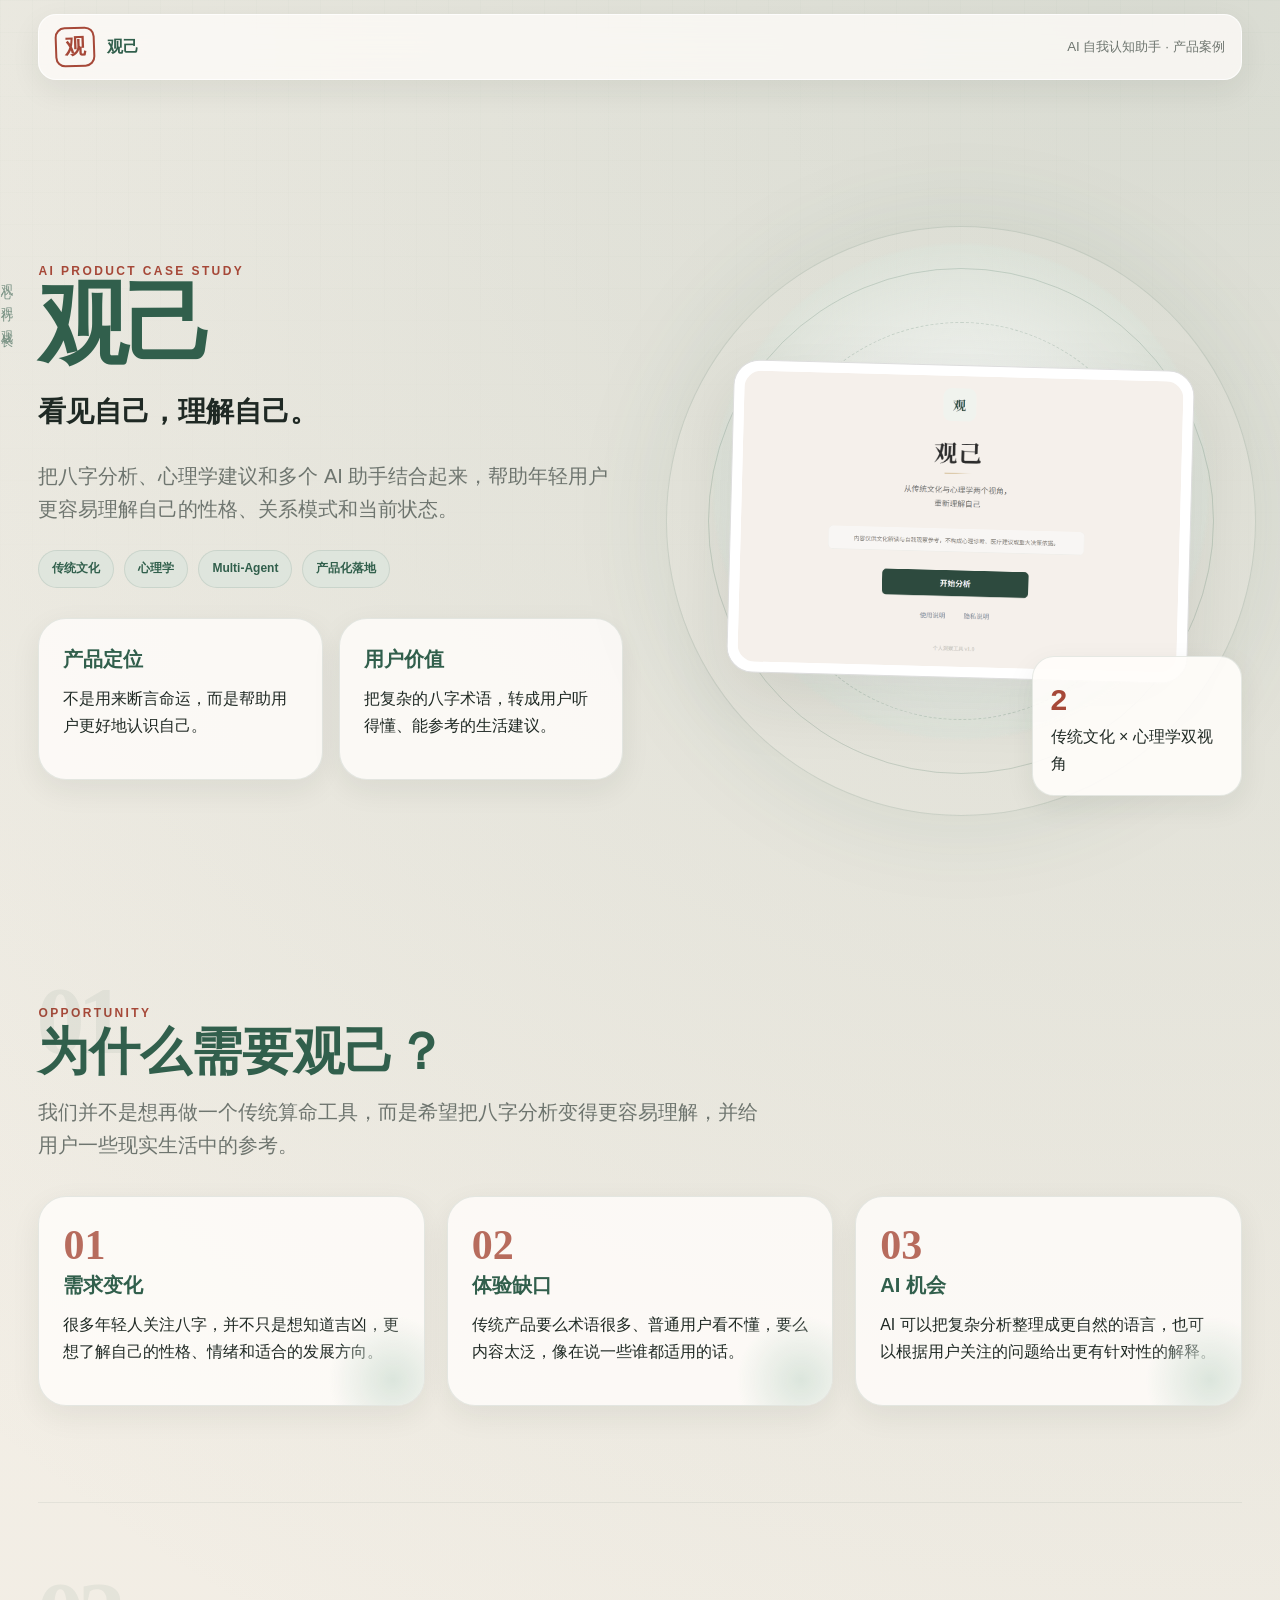
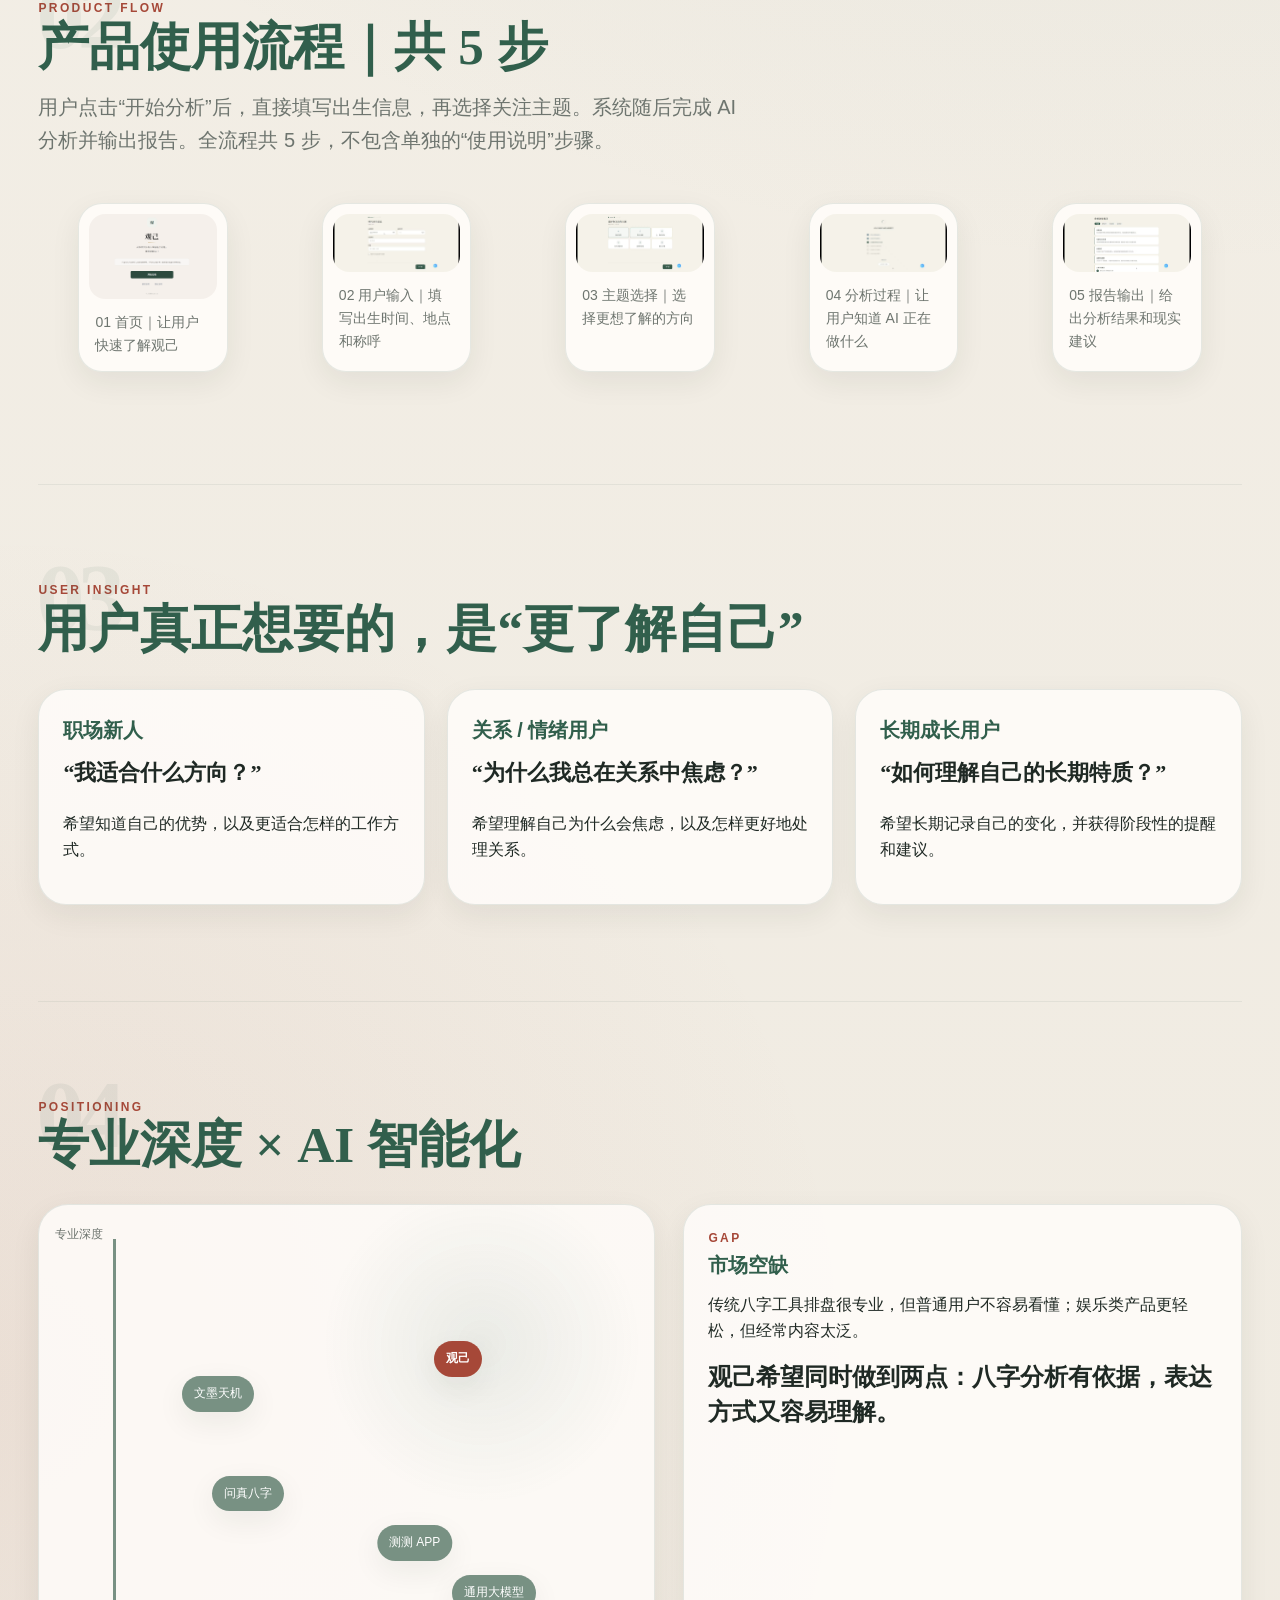
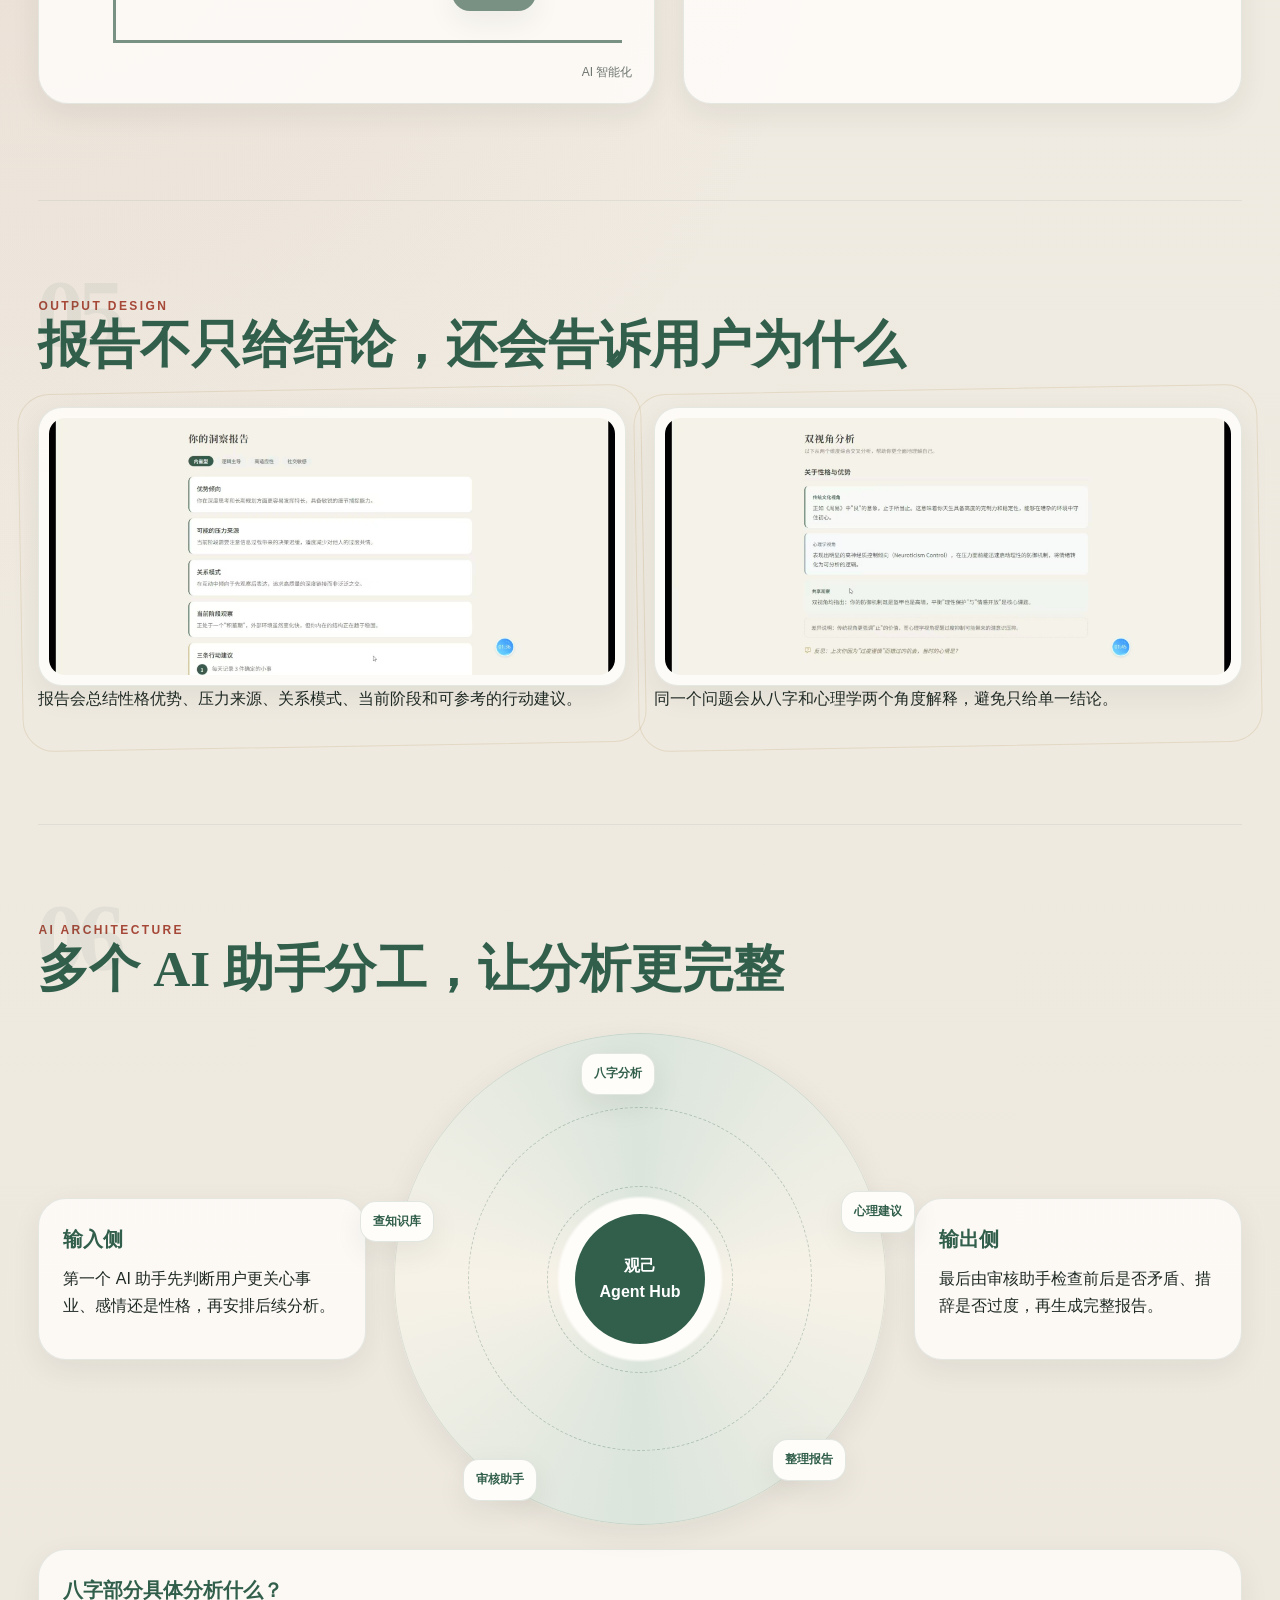
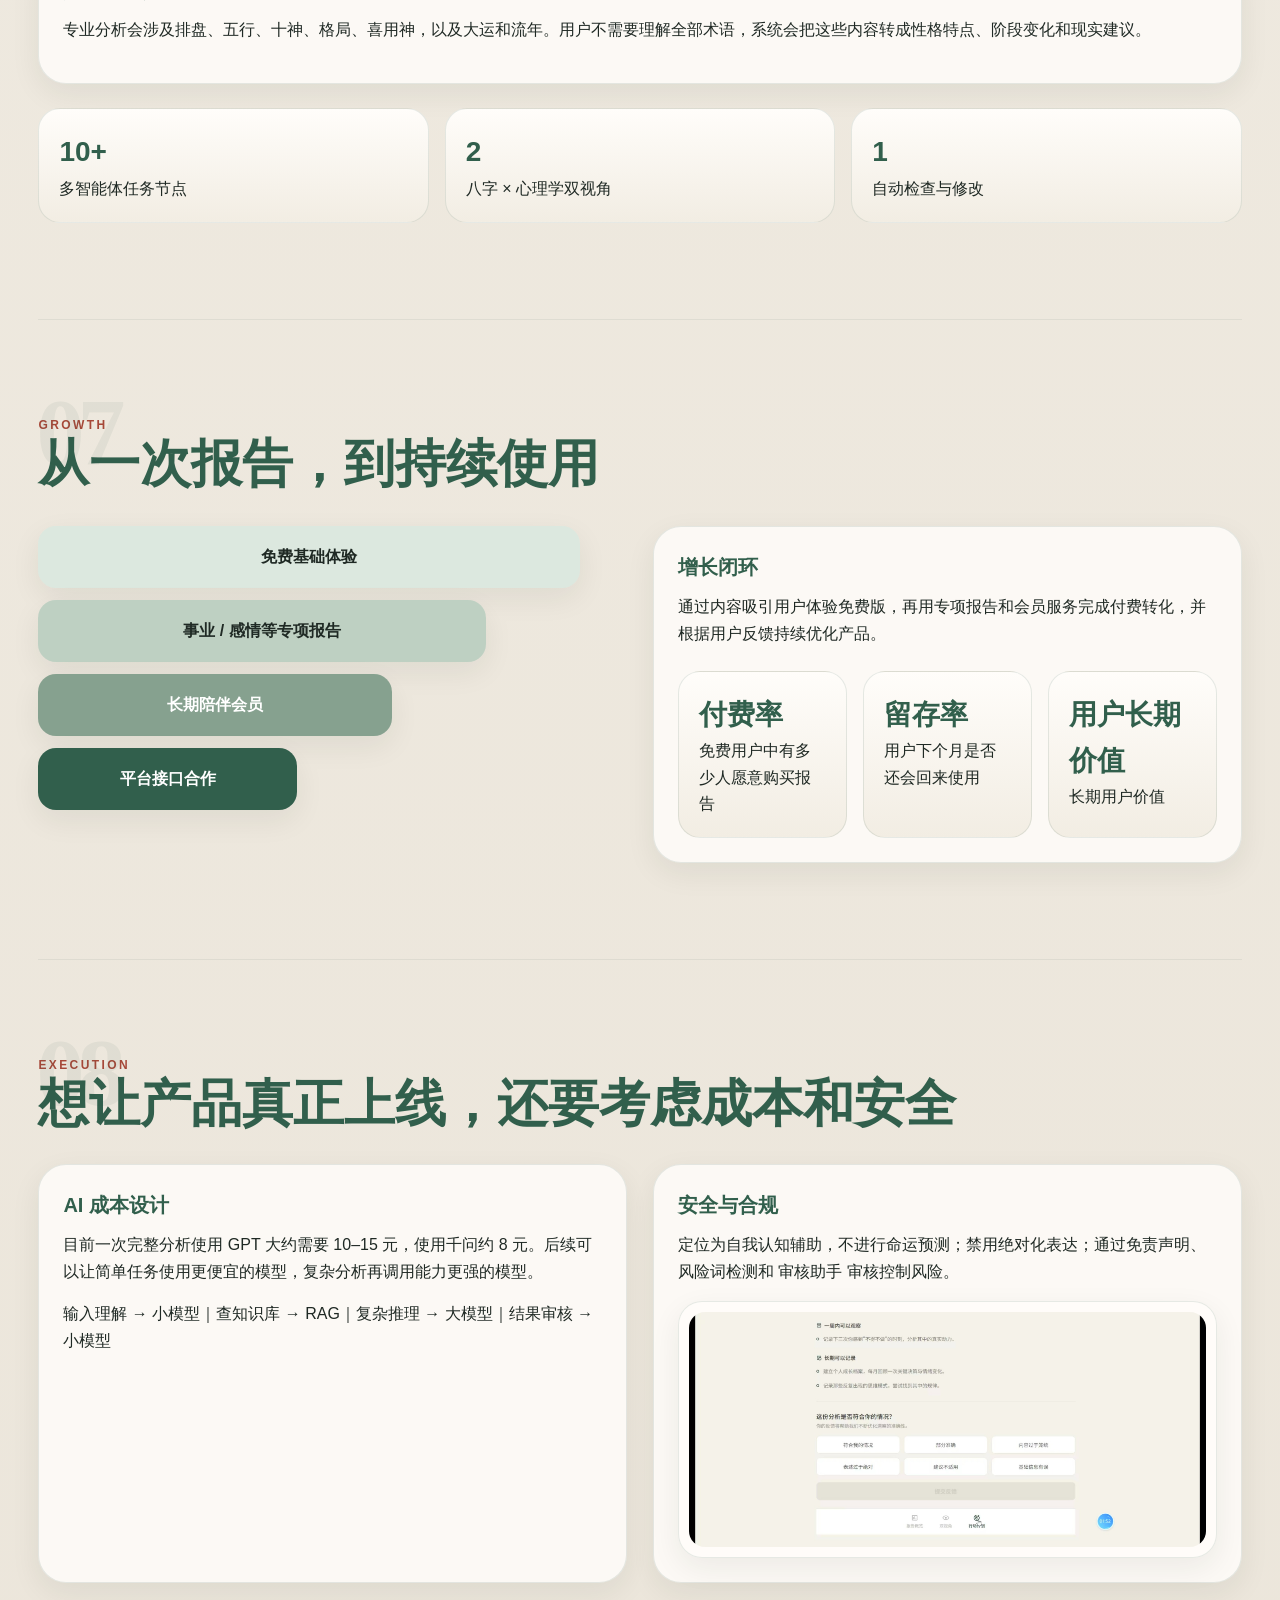
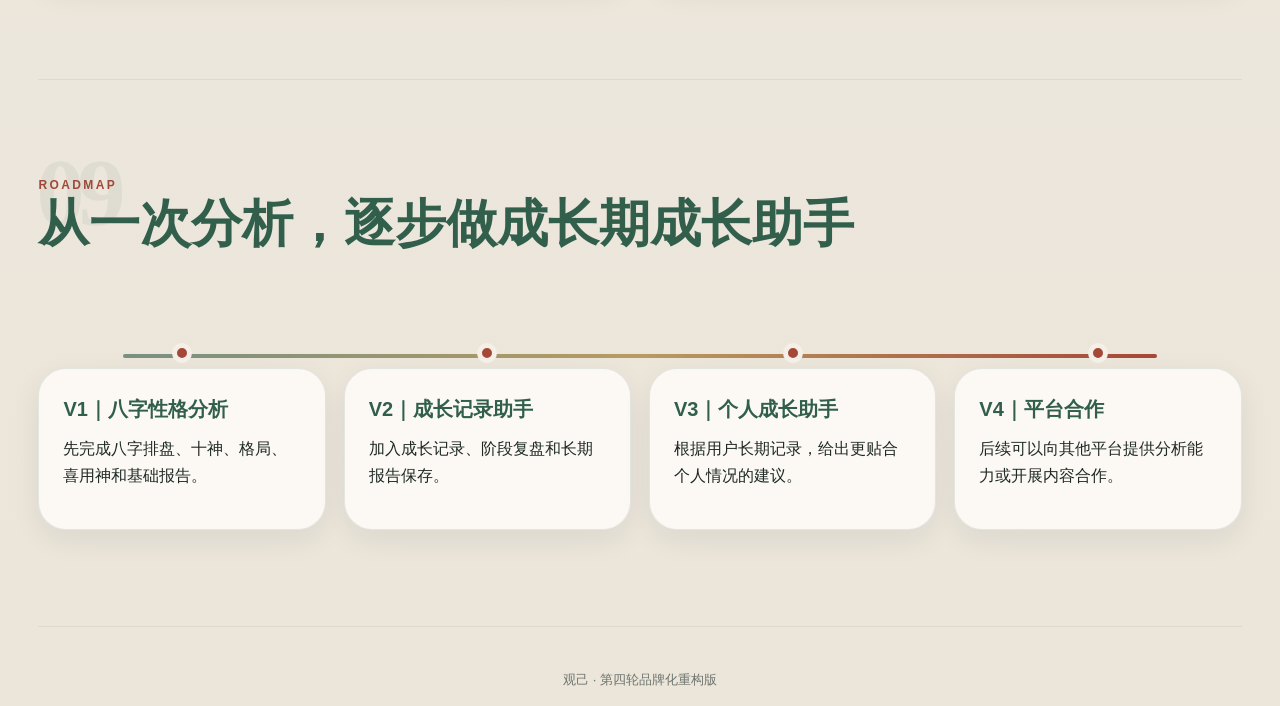
==== guiji.html @ afc7a782 "Add files via upload" ====
<!doctype html>
<html lang="zh-CN">
<head>
<meta charset="utf-8">
<meta name="viewport" content="width=device-width,initial-scale=1">
<title>观己｜AI 自我认知助手</title>
<style>
:root{
  --paper:#f4f0e8;
  --paper2:#ebe5da;
  --ink:#1f2924;
  --muted:#6e756f;
  --jade:#315f4c;
  --jade2:#789183;
  --jade3:#dbe5dc;
  --cinnabar:#a64838;
  --gold:#b89b62;
  --line:rgba(49,95,76,.15);
  --white:#fffdfa;
  --shadow:0 24px 70px rgba(26,42,33,.10);
  --shadow2:0 10px 30px rgba(26,42,33,.07);
}
*{box-sizing:border-box}
html{scroll-behavior:smooth}
body{
  margin:0;color:var(--ink);
  font-family:-apple-system,BlinkMacSystemFont,"Segoe UI","PingFang SC","Microsoft YaHei",sans-serif;
  background:
    radial-gradient(circle at 92% 0%,rgba(120,145,131,.22),transparent 26%),
    radial-gradient(circle at 0% 42%,rgba(166,72,56,.08),transparent 20%),
    linear-gradient(180deg,var(--paper),var(--paper2));
  line-height:1.65;
}
body:before{
  content:"";position:fixed;inset:0;pointer-events:none;opacity:.35;
  background-image:
    linear-gradient(rgba(49,95,76,.035) 1px,transparent 1px),
    linear-gradient(90deg,rgba(49,95,76,.035) 1px,transparent 1px);
  background-size:32px 32px;
  mask-image:linear-gradient(to bottom,black,transparent 88%);
}
a{color:inherit;text-decoration:none}
.shell{width:min(1380px,94vw);margin:auto;position:relative}
.nav{
  position:sticky;top:14px;z-index:50;margin:14px auto 0;
  display:flex;align-items:center;justify-content:space-between;
  padding:12px 16px;border-radius:18px;
  background:rgba(255,253,250,.75);backdrop-filter:blur(18px);
  border:1px solid rgba(255,255,255,.75);box-shadow:var(--shadow2)
}
.logo{display:flex;align-items:center;gap:12px;font-weight:800;color:var(--jade)}
.seal{
  width:40px;height:40px;border:2px solid var(--cinnabar);color:var(--cinnabar);
  display:grid;place-items:center;border-radius:10px;font-family:serif;font-size:21px;
  transform:rotate(-2deg)
}
.nav small{color:var(--muted)}
.section{position:relative;padding:96px 0;border-bottom:1px solid rgba(49,95,76,.08)}
.section-no{
  position:absolute;left:-2px;top:65px;font:800 96px/1 Georgia,serif;
  color:rgba(49,95,76,.065);letter-spacing:-7px;user-select:none
}
.eyebrow{font-size:12px;letter-spacing:.20em;text-transform:uppercase;color:var(--cinnabar);font-weight:800}
h1,h2,h3,p{margin-top:0}
h1{font:700 clamp(56px,7vw,108px)/.96 Georgia,"Songti SC",serif;letter-spacing:-3px;color:var(--jade);margin-bottom:24px}
h2{font:700 clamp(34px,4vw,58px)/1.1 Georgia,"Songti SC",serif;color:var(--jade);margin-bottom:16px}
h3{font-size:20px;color:var(--jade);margin-bottom:10px}
.lead{font-size:20px;color:var(--muted);max-width:720px}
.hero{min-height:92vh;display:grid;grid-template-columns:1.02fr .98fr;gap:56px;align-items:center;padding-top:54px}
.hero-copy{position:relative}
.vertical-tag{
  position:absolute;left:-42px;top:12px;writing-mode:vertical-rl;
  letter-spacing:.22em;font-size:12px;color:var(--jade2)
}
.chips{display:flex;flex-wrap:wrap;gap:10px;margin:24px 0}
.chip{padding:8px 13px;border-radius:999px;background:rgba(219,229,220,.75);border:1px solid rgba(49,95,76,.12);color:var(--jade);font-weight:700;font-size:12px}
.value-grid{display:grid;grid-template-columns:1fr 1fr;gap:16px;margin-top:30px}
.card{
  background:rgba(255,253,250,.82);border:1px solid rgba(49,95,76,.12);
  border-radius:28px;padding:24px;box-shadow:var(--shadow2)
}
.hero-visual{position:relative;min-height:690px;display:grid;place-items:center}
.lens{
  position:absolute;width:590px;height:590px;border-radius:50%;
  background:radial-gradient(circle at 50% 45%,rgba(255,255,255,.96),rgba(219,229,220,.46) 56%,transparent 57%);
  box-shadow:inset 0 0 0 1px rgba(49,95,76,.14),0 0 100px rgba(49,95,76,.10)
}
.lens:before,.lens:after{
  content:"";position:absolute;border-radius:50%;inset:42px;border:1px solid rgba(49,95,76,.18)
}
.lens:after{inset:96px;border-style:dashed;animation:spin 30s linear infinite}
@keyframes spin{to{transform:rotate(360deg)}}
.phone{
  position:relative;width:min(520px,82%);padding:10px;border-radius:26px;
  background:#fff;border:1px solid #ddd;box-shadow:var(--shadow);
  transform:rotate(1.5deg)
}
.phone img{display:block;width:100%;border-radius:17px}
.float-note{
  position:absolute;right:0;bottom:70px;width:210px;padding:18px;border-radius:22px;
  background:rgba(255,253,250,.92);box-shadow:var(--shadow2);border:1px solid rgba(49,95,76,.12)
}
.float-note strong{display:block;font-size:30px;color:var(--cinnabar)}
.quote{font:600 28px/1.45 Georgia,"Songti SC",serif;color:var(--ink)}
.grid3{display:grid;grid-template-columns:repeat(3,1fr);gap:22px}
.grid2{display:grid;grid-template-columns:repeat(2,1fr);gap:26px}
.feature{
  min-height:210px;position:relative;overflow:hidden
}
.feature:after{
  content:"";position:absolute;width:130px;height:130px;border-radius:50%;
  right:-34px;bottom:-40px;background:radial-gradient(circle,var(--jade3),transparent 70%)
}
.feature .index{font:700 42px Georgia,serif;color:var(--cinnabar);opacity:.8}
.flow-wrap{margin-top:30px}
.flow-grid{display:grid;grid-template-columns:repeat(5,1fr);gap:14px}
.screen{
  background:rgba(255,253,250,.88);border-radius:24px;padding:10px;
  border:1px solid rgba(49,95,76,.12);box-shadow:var(--shadow2);transition:.25s ease
}
.screen:hover{transform:translateY(-5px) rotate(-.2deg);box-shadow:var(--shadow)}
.screen img{display:block;width:100%;border-radius:16px}
.screen figcaption{padding:12px 6px 4px;color:var(--muted);font-size:14px}
.compass{
  display:grid;grid-template-columns:1.05fr .95fr;gap:28px;align-items:stretch
}
.map{
  position:relative;min-height:500px;border-radius:30px;
  background:
    radial-gradient(circle at 72% 28%,rgba(49,95,76,.09),transparent 28%),
    rgba(255,253,250,.82);
  border:1px solid rgba(49,95,76,.12);box-shadow:var(--shadow2)
}
.map .x,.map .y{position:absolute;background:var(--jade2)}
.map .x{left:74px;right:32px;bottom:60px;height:3px}
.map .y{left:74px;top:34px;bottom:60px;width:3px}
.map .axis{position:absolute;font-size:12px;color:var(--muted)}
.point{
  position:absolute;transform:translate(-50%,-50%);padding:8px 12px;border-radius:999px;
  color:white;background:var(--jade2);font-size:12px;box-shadow:var(--shadow2);white-space:nowrap
}
.point.main{background:var(--cinnabar);font-weight:800}
.result-grid{display:grid;grid-template-columns:1fr 1fr;gap:28px}
.result-block{position:relative}
.result-block:before{
  content:"";position:absolute;inset:-18px;border:1px solid rgba(184,155,98,.22);
  border-radius:32px;transform:rotate(-1deg);pointer-events:none
}
.arch{
  display:grid;grid-template-columns:1fr 1.5fr 1fr;gap:28px;align-items:center
}
.ring{
  position:relative;aspect-ratio:1;border-radius:50%;display:grid;place-items:center;
  background:radial-gradient(circle,#fffdfa 0 23%,transparent 24%),
             conic-gradient(from 0deg,var(--jade3),#f7f2e8,var(--jade3),#f7f2e8,var(--jade3));
  box-shadow:inset 0 0 0 1px rgba(49,95,76,.12),var(--shadow2)
}
.ring:before,.ring:after{
  content:"";position:absolute;border-radius:50%;border:1px dashed rgba(49,95,76,.28)
}
.ring:before{inset:15%} .ring:after{inset:31%}
.ring-center{position:relative;z-index:2;width:130px;height:130px;border-radius:50%;display:grid;place-items:center;text-align:center;background:var(--jade);color:white;font-weight:800}
.orbit-node{
  position:absolute;padding:10px 12px;border-radius:16px;background:var(--white);
  border:1px solid rgba(49,95,76,.14);box-shadow:var(--shadow2);font-size:12px;font-weight:700;color:var(--jade)
}
.o1{top:4%;left:38%} .o2{top:32%;right:-6%} .o3{bottom:9%;right:8%} .o4{bottom:5%;left:14%} .o5{top:34%;left:-7%}
.metric-row{display:grid;grid-template-columns:repeat(3,1fr);gap:16px;margin-top:24px}
.metric{padding:20px;border-radius:22px;background:linear-gradient(180deg,#fffdfa,#f2ede3);border:1px solid rgba(49,95,76,.12)}
.metric b{font-size:28px;color:var(--jade);display:block}
.funnel{display:grid;gap:12px;align-content:start}
.funnel div{height:62px;display:grid;place-items:center;border-radius:18px;font-weight:800;box-shadow:var(--shadow2)}
.f1{width:92%;background:#dce8df} .f2{width:76%;background:#bed0c2} .f3{width:60%;background:#86a18f;color:white} .f4{width:44%;background:var(--jade);color:white}
.road{position:relative;padding-top:46px}
.road:before{content:"";position:absolute;left:7%;right:7%;top:86px;height:4px;background:linear-gradient(90deg,var(--jade2),var(--gold),var(--cinnabar));border-radius:4px}
.road-grid{display:grid;grid-template-columns:repeat(4,1fr);gap:18px}
.road-item{position:relative;padding-top:54px}
.road-dot{position:absolute;top:29px;left:50%;transform:translateX(-50%);width:20px;height:20px;border-radius:50%;background:var(--cinnabar);border:5px solid var(--paper)}
.footer{padding:42px 0 16px;text-align:center;color:var(--muted);font-size:13px}
.reveal{opacity:0;transform:translateY(24px);transition:.7s ease}
.reveal.on{opacity:1;transform:none}
@media(max-width:1050px){
  .hero,.grid3,.grid2,.flow-grid,.compass,.result-grid,.arch,.road-grid{grid-template-columns:1fr}
  .hero-visual{min-height:560px} .lens{width:480px;height:480px}
  h1{font-size:60px} .vertical-tag{display:none} .section-no{display:none}
}
</style>
</head>
<body>
<div class="shell">
  <nav class="nav">
    <div class="logo"><div class="seal">观</div><span>观己</span></div>
    <small>AI 自我认知助手 · 产品案例</small>
  </nav>

  <section class="hero">
    <div class="hero-copy reveal">
      <div class="vertical-tag">观心 · 观行 · 观成长</div>
      <div class="eyebrow">AI Product Case Study</div>
      <h1>观己</h1>
      <p class="quote">看见自己，理解自己。</p>
      <p class="lead">把八字分析、心理学建议和多个 AI 助手结合起来，帮助年轻用户更容易理解自己的性格、关系模式和当前状态。</p>
      <div class="chips"><span class="chip">传统文化</span><span class="chip">心理学</span><span class="chip">Multi-Agent</span><span class="chip">产品化落地</span></div>
      <div class="value-grid">
        <div class="card"><h3>产品定位</h3><p>不是用来断言命运，而是帮助用户更好地认识自己。</p></div>
        <div class="card"><h3>用户价值</h3><p>把复杂的八字术语，转成用户听得懂、能参考的生活建议。</p></div>
      </div>
    </div>
    <div class="hero-visual reveal">
      <div class="lens"></div>
      <div class="phone"><img src="[data-uri]" alt="观己首页"></div>
      <div class="float-note"><strong>2</strong>传统文化 × 心理学双视角</div>
    </div>
  </section>

  <section class="section reveal">
    <div class="section-no">01</div>
    <div class="eyebrow">Opportunity</div>
    <h2>为什么需要观己？</h2>
    <p class="lead">我们并不是想再做一个传统算命工具，而是希望把八字分析变得更容易理解，并给用户一些现实生活中的参考。</p>
    <div class="grid3" style="margin-top:34px">
      <div class="card feature"><div class="index">01</div><h3>需求变化</h3><p>很多年轻人关注八字，并不只是想知道吉凶，更想了解自己的性格、情绪和适合的发展方向。</p></div>
      <div class="card feature"><div class="index">02</div><h3>体验缺口</h3><p>传统产品要么术语很多、普通用户看不懂，要么内容太泛，像在说一些谁都适用的话。</p></div>
      <div class="card feature"><div class="index">03</div><h3>AI 机会</h3><p>AI 可以把复杂分析整理成更自然的语言，也可以根据用户关注的问题给出更有针对性的解释。</p></div>
    </div>
  </section>

  
  <section class="section reveal">
    <div class="section-no">02</div>
    <div class="eyebrow">Product Flow</div>
    <h2>产品使用流程｜共 5 步</h2>
    <p class="lead">用户点击“开始分析”后，直接填写出生信息，再选择关注主题。系统随后完成 AI 分析并输出报告。全流程共 5 步，不包含单独的“使用说明”步骤。</p>
    <div class="flow-wrap"><div class="flow-grid">
      <figure class="screen">
        <img src="[data-uri]">
        <figcaption>01 首页｜让用户快速了解观己</figcaption>
      </figure>
      <figure class="screen">
        <img src="[data-uri]">
        <figcaption>02 用户输入｜填写出生时间、地点和称呼</figcaption>
      </figure>
      <figure class="screen">
        <img src="[data-uri]">
        <figcaption>03 主题选择｜选择更想了解的方向</figcaption>
      </figure>
      <figure class="screen">
        <img src="[data-uri]">
        <figcaption>04 分析过程｜让用户知道 AI 正在做什么</figcaption>
      </figure>
      <figure class="screen">
        <img src="[data-uri]">
        <figcaption>05 报告输出｜给出分析结果和现实建议</figcaption>
      </figure>
    </div></div>
  </section>

  <section class="section reveal">
    <div class="section-no">03</div>
    <div class="eyebrow">User Insight</div>
    <h2>用户真正想要的，是“更了解自己”</h2>
    <div class="grid3" style="margin-top:32px">
      <div class="card"><h3>职场新人</h3><p class="quote" style="font-size:22px">“我适合什么方向？”</p><p>希望知道自己的优势，以及更适合怎样的工作方式。</p></div>
      <div class="card"><h3>关系 / 情绪用户</h3><p class="quote" style="font-size:22px">“为什么我总在关系中焦虑？”</p><p>希望理解自己为什么会焦虑，以及怎样更好地处理关系。</p></div>
      <div class="card"><h3>长期成长用户</h3><p class="quote" style="font-size:22px">“如何理解自己的长期特质？”</p><p>希望长期记录自己的变化，并获得阶段性的提醒和建议。</p></div>
    </div>
  </section>

  <section class="section reveal">
    <div class="section-no">04</div>
    <div class="eyebrow">Positioning</div>
    <h2>专业深度 × AI 智能化</h2>
    <div class="compass" style="margin-top:30px">
      <div class="map">
        <div class="x"></div><div class="y"></div>
        <div class="axis" style="left:16px;top:20px">专业深度</div>
        <div class="axis" style="right:22px;bottom:20px">AI 智能化</div>
        <div class="point" style="left:34%;top:58%">问真八字</div>
        <div class="point" style="left:29%;top:38%">文墨天机</div>
        <div class="point" style="left:61%;top:68%">测测 APP</div>
        <div class="point" style="left:74%;top:78%">通用大模型</div>
        <div class="point main" style="left:68%;top:31%">观己</div>
      </div>
      <div class="card">
        <div class="eyebrow">Gap</div><h3>市场空缺</h3>
        <p>传统八字工具排盘很专业，但普通用户不容易看懂；娱乐类产品更轻松，但经常内容太泛。</p>
        <p class="quote" style="font-size:24px">观己希望同时做到两点：八字分析有依据，表达方式又容易理解。</p>
      </div>
    </div>
  </section>

  <section class="section reveal">
    <div class="section-no">05</div>
    <div class="eyebrow">Output Design</div>
    <h2>报告不只给结论，还会告诉用户为什么</h2>
    <div class="result-grid" style="margin-top:34px">
      <div class="result-block"><div class="screen"><img src="[data-uri]"></div><p>报告会总结性格优势、压力来源、关系模式、当前阶段和可参考的行动建议。</p></div>
      <div class="result-block"><div class="screen"><img src="[data-uri]"></div><p>同一个问题会从八字和心理学两个角度解释，避免只给单一结论。</p></div>
    </div>
  </section>

  <section class="section reveal">
    <div class="section-no">06</div>
    <div class="eyebrow">AI Architecture</div>
    <h2>多个 AI 助手分工，让分析更完整</h2>
    <div class="arch" style="margin-top:36px">
      <div class="card"><h3>输入侧</h3><p>第一个 AI 助手先判断用户更关心事业、感情还是性格，再安排后续分析。</p></div>
      <div class="ring">
        <div class="ring-center">观己<br>Agent Hub</div>
        <div class="orbit-node o1">八字分析</div>
        <div class="orbit-node o2">心理建议</div>
        <div class="orbit-node o3">整理报告</div>
        <div class="orbit-node o4">审核助手</div>
        <div class="orbit-node o5">查知识库</div>
      </div>
      <div class="card"><h3>输出侧</h3><p>最后由审核助手检查前后是否矛盾、措辞是否过度，再生成完整报告。</p></div>
    </div>
    
    <div class="card" style="margin-top:24px">
      <h3>八字部分具体分析什么？</h3>
      <p>专业分析会涉及排盘、五行、十神、格局、喜用神，以及大运和流年。用户不需要理解全部术语，系统会把这些内容转成性格特点、阶段变化和现实建议。</p>
    </div>

    <div class="metric-row">
      <div class="metric"><b>10+</b>多智能体任务节点</div>
      <div class="metric"><b>2</b>八字 × 心理学双视角</div>
      <div class="metric"><b>1</b>自动检查与修改</div>
    </div>
  </section>

  <section class="section reveal">
    <div class="section-no">07</div>
    <div class="eyebrow">Growth</div>
    <h2>从一次报告，到持续使用</h2>
    <div class="grid2" style="margin-top:34px">
      <div class="funnel">
        <div class="f1">免费基础体验</div><div class="f2">事业 / 感情等专项报告</div><div class="f3">长期陪伴会员</div><div class="f4">平台接口合作</div>
      </div>
      <div class="card">
        <h3>增长闭环</h3>
        <p>通过内容吸引用户体验免费版，再用专项报告和会员服务完成付费转化，并根据用户反馈持续优化产品。</p>
        <div class="metric-row">
          <div class="metric"><b>付费率</b>免费用户中有多少人愿意购买报告</div>
          <div class="metric"><b>留存率</b>用户下个月是否还会回来使用</div>
          <div class="metric"><b>用户长期价值</b>长期用户价值</div>
        </div>
      </div>
    </div>
  </section>

  <section class="section reveal">
    <div class="section-no">08</div>
    <div class="eyebrow">Execution</div>
    <h2>想让产品真正上线，还要考虑成本和安全</h2>
    <div class="grid2" style="margin-top:32px">
      <div class="card"><h3>AI 成本设计</h3><p>目前一次完整分析使用 GPT 大约需要 10–15 元，使用千问约 8 元。后续可以让简单任务使用更便宜的模型，复杂分析再调用能力更强的模型。</p><p>输入理解 → 小模型｜查知识库 → RAG｜复杂推理 → 大模型｜结果审核 → 小模型</p></div>
      <div class="card"><h3>安全与合规</h3><p>定位为自我认知辅助，不进行命运预测；禁用绝对化表达；通过免责声明、风险词检测和 审核助手 审核控制风险。</p><div class="screen"><img src="[data-uri]"></div></div>
    </div>
  </section>

  <section class="section reveal">
    <div class="section-no">09</div>
    <div class="eyebrow">Roadmap</div>
    <h2>从一次分析，逐步做成长期成长助手</h2>
    <div class="road">
      <div class="road-grid">
        <div class="road-item"><div class="road-dot"></div><div class="card"><h3>V1｜八字性格分析</h3><p>先完成八字排盘、十神、格局、喜用神和基础报告。</p></div></div>
        <div class="road-item"><div class="road-dot"></div><div class="card"><h3>V2｜成长记录助手</h3><p>加入成长记录、阶段复盘和长期报告保存。</p></div></div>
        <div class="road-item"><div class="road-dot"></div><div class="card"><h3>V3｜个人成长助手</h3><p>根据用户长期记录，给出更贴合个人情况的建议。</p></div></div>
        <div class="road-item"><div class="road-dot"></div><div class="card"><h3>V4｜平台合作</h3><p>后续可以向其他平台提供分析能力或开展内容合作。</p></div></div>
      </div>
    </div>
  </section>

  <div class="footer">观己 · 第四轮品牌化重构版</div>
</div>
<script>
const io=new IntersectionObserver(es=>es.forEach(e=>{if(e.isIntersecting)e.target.classList.add('on')}),{threshold:.12});
document.querySelectorAll('.reveal').forEach(el=>io.observe(el));
</script>
</body>
</html>
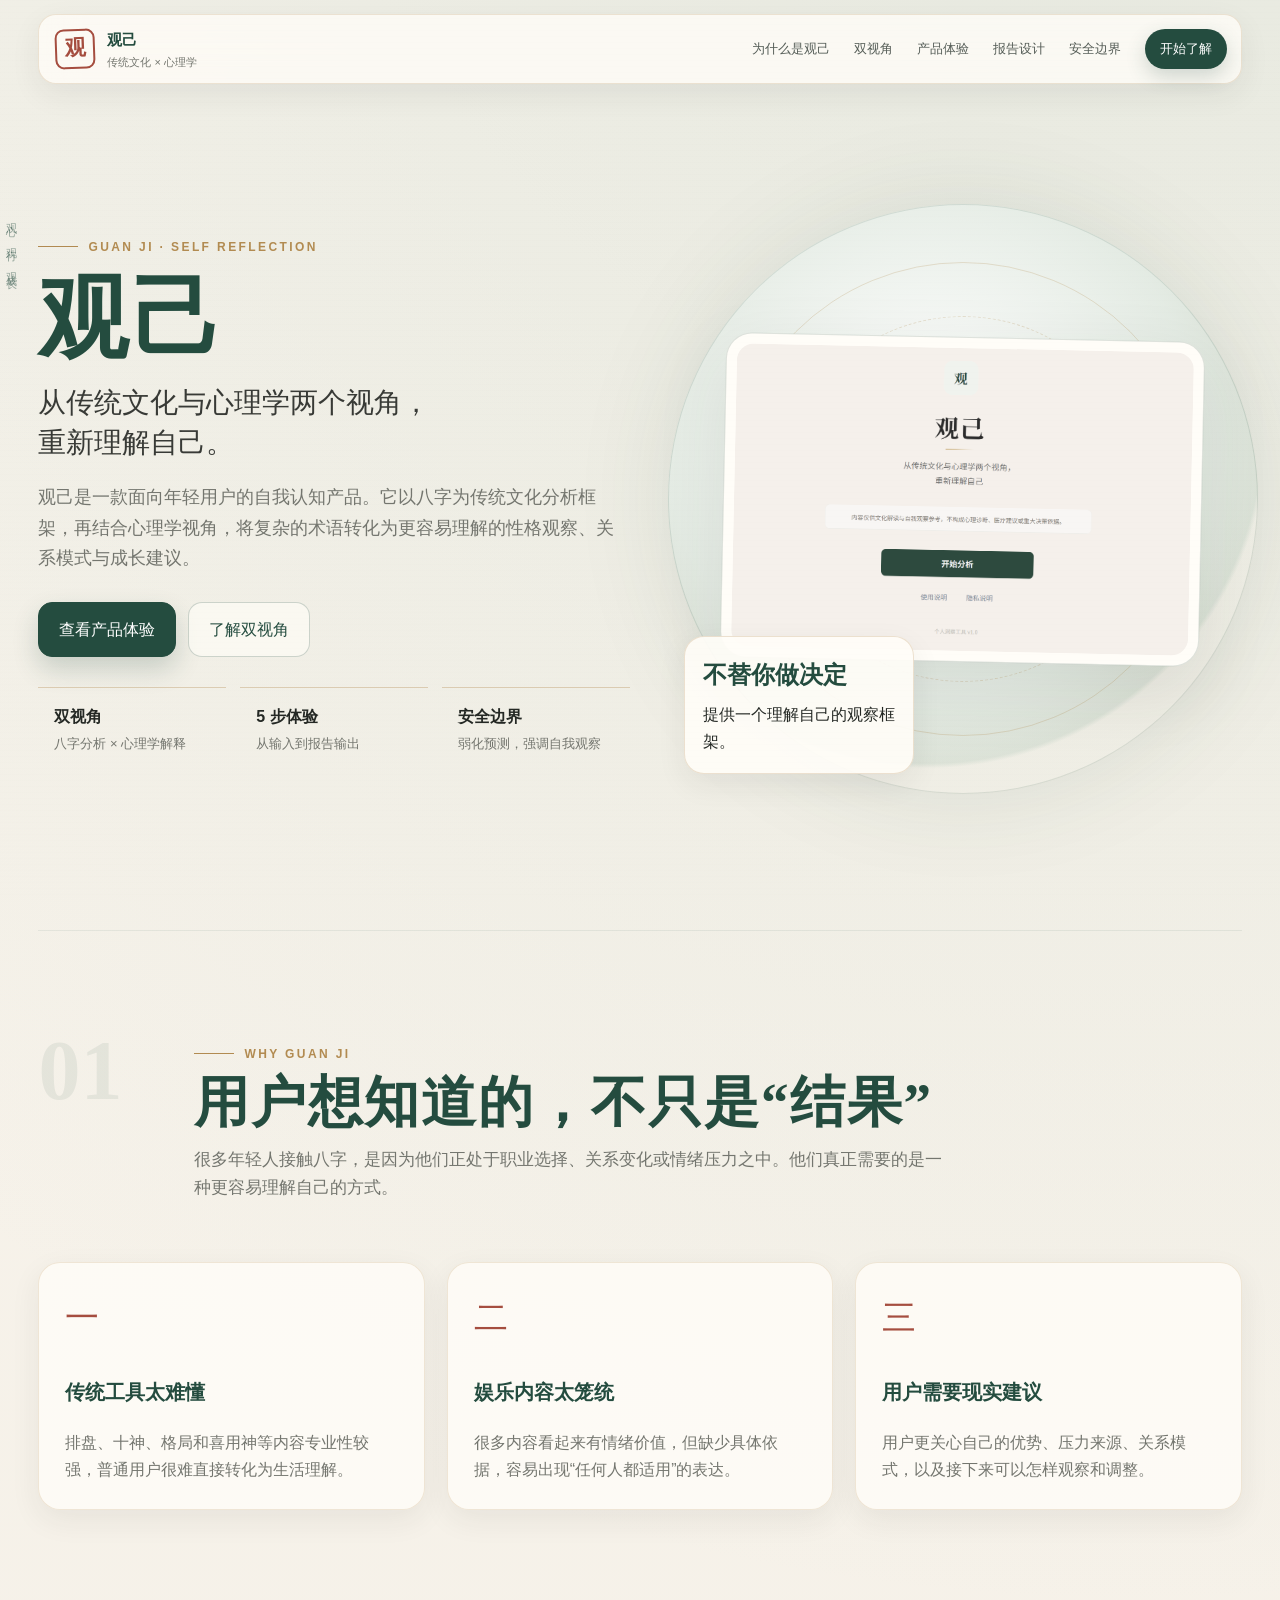
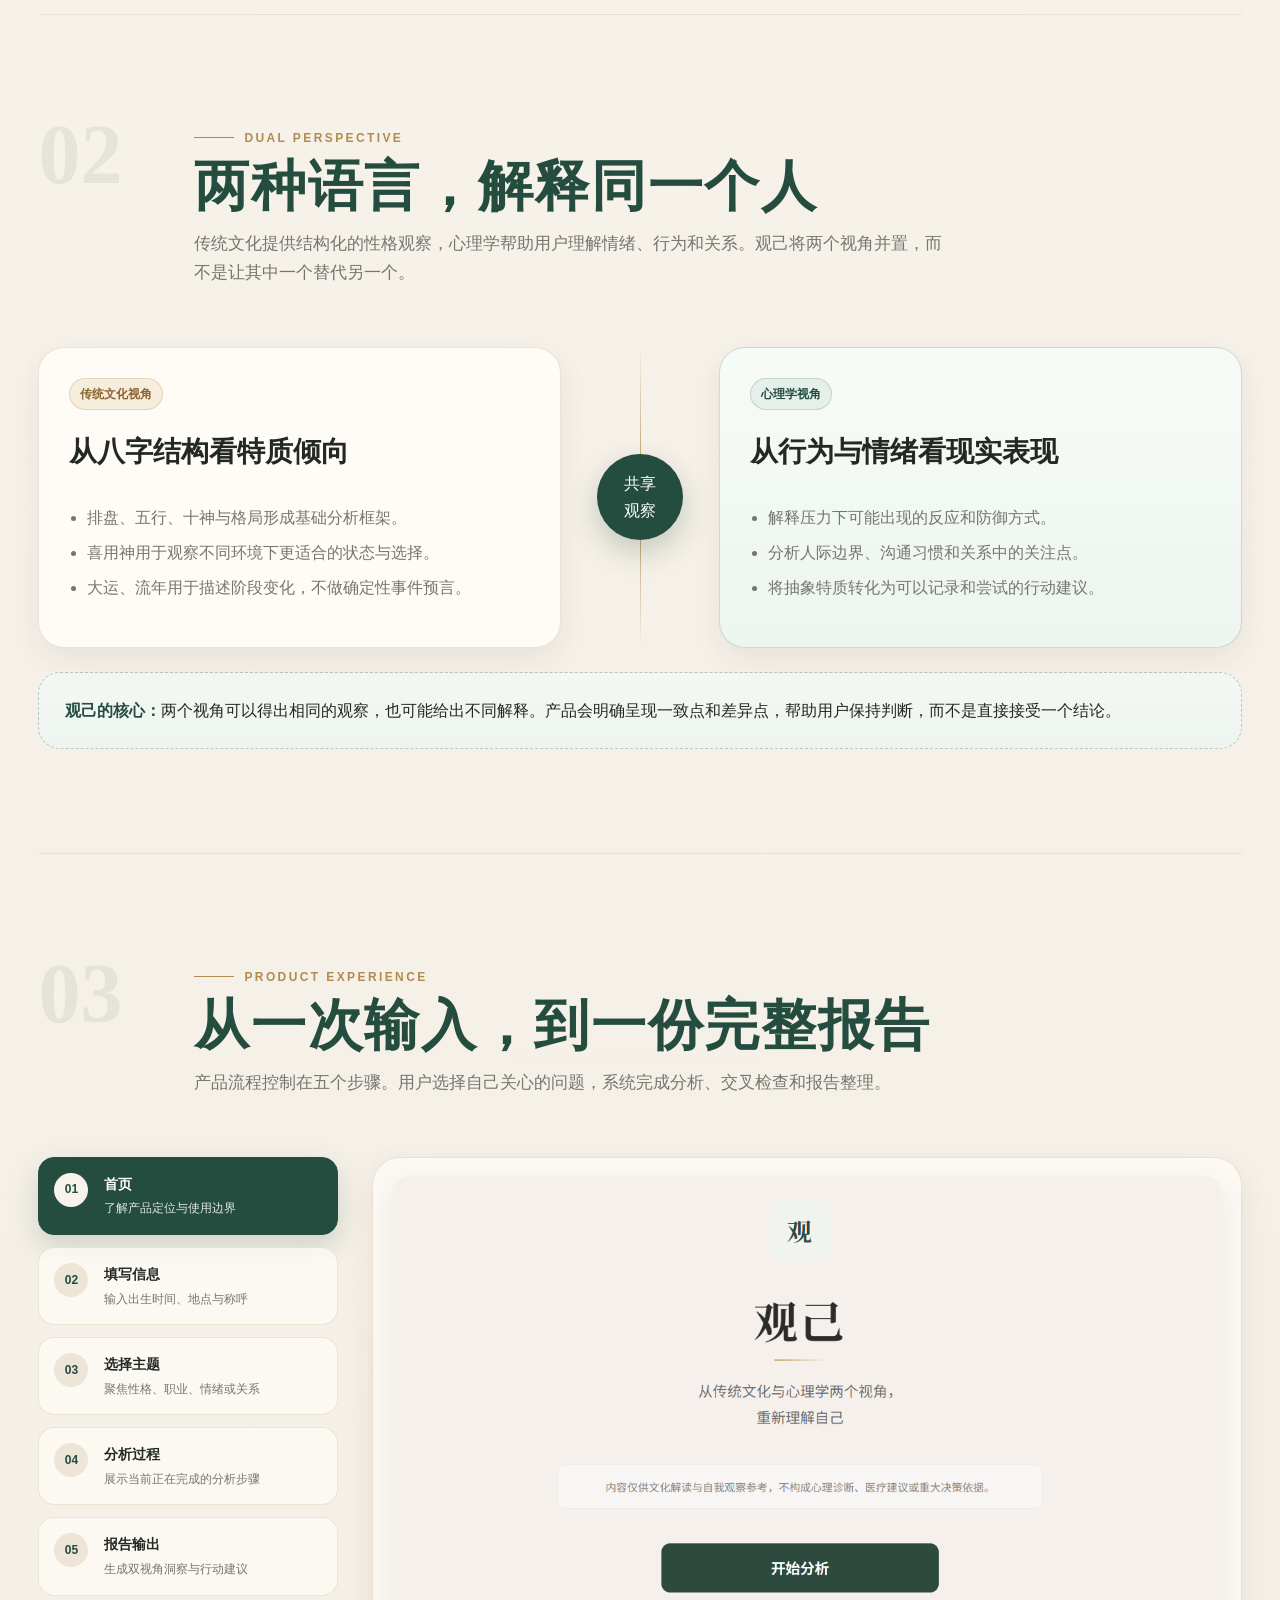
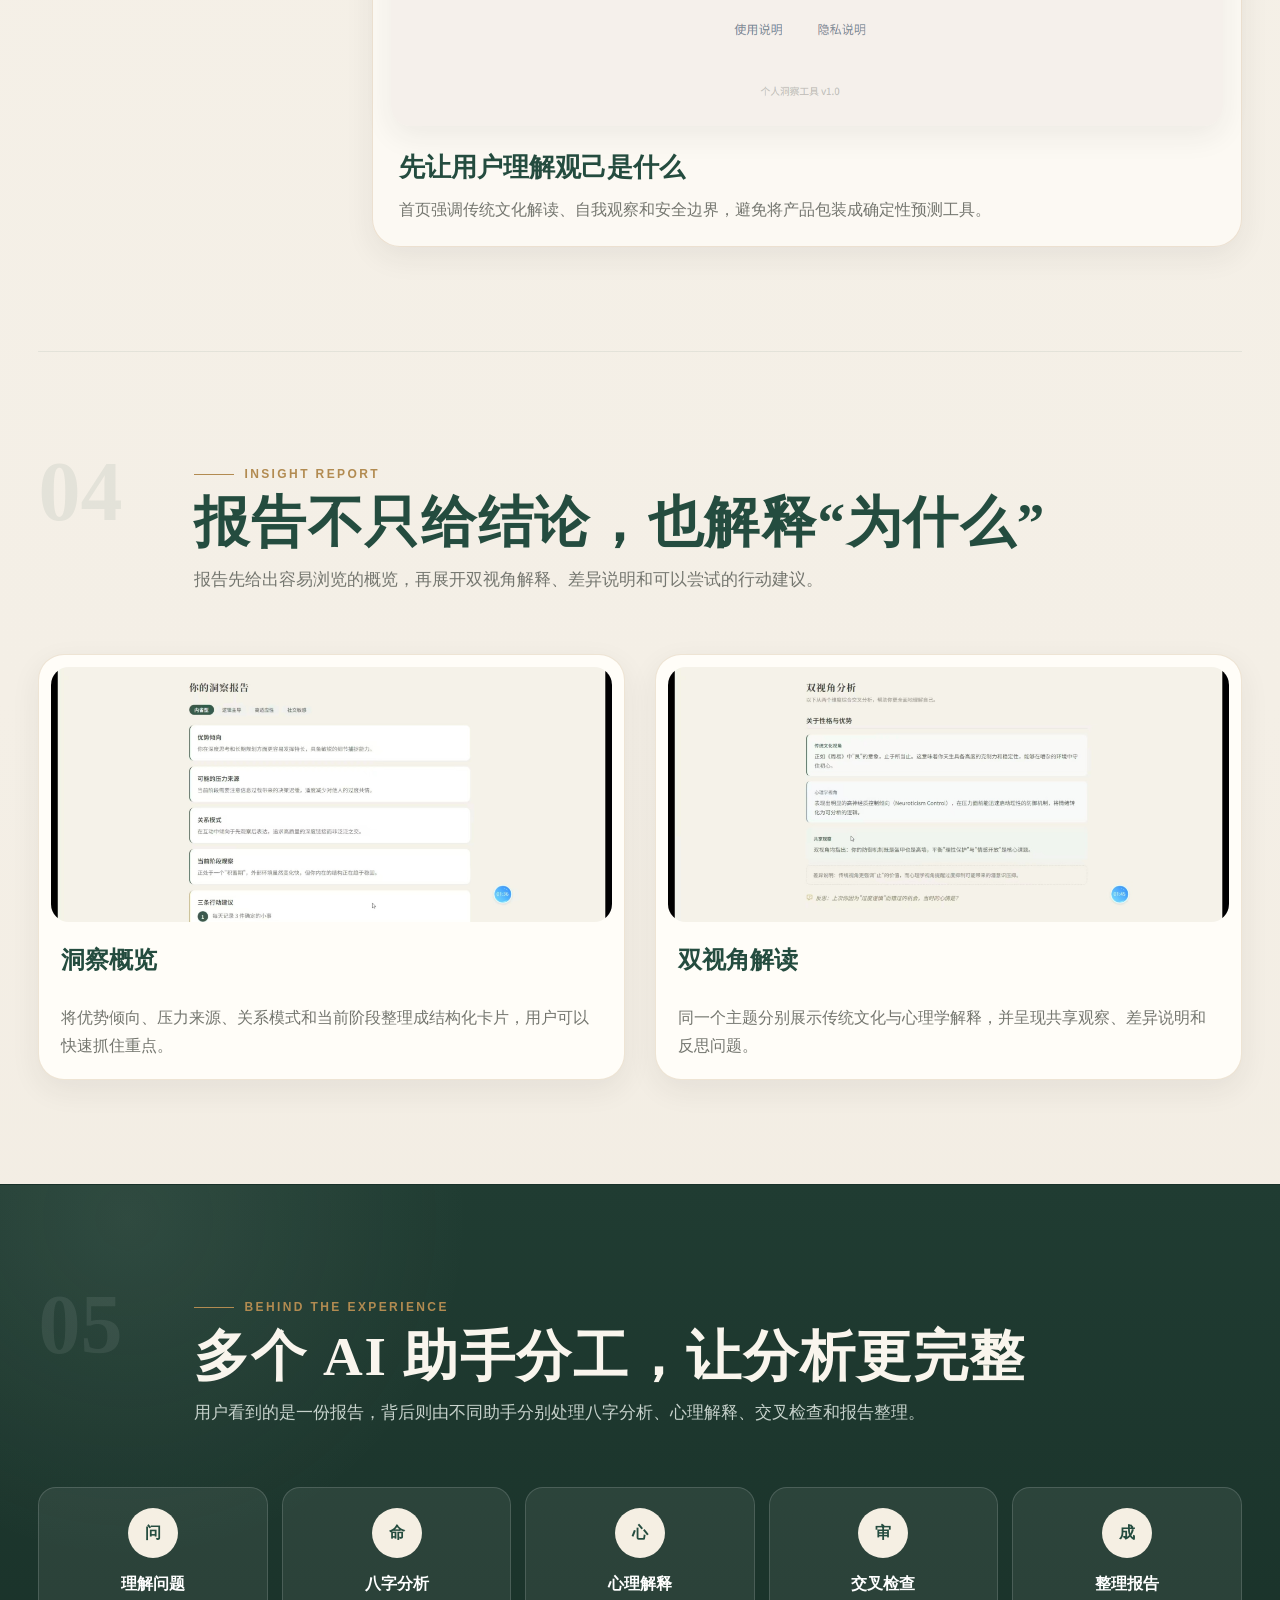
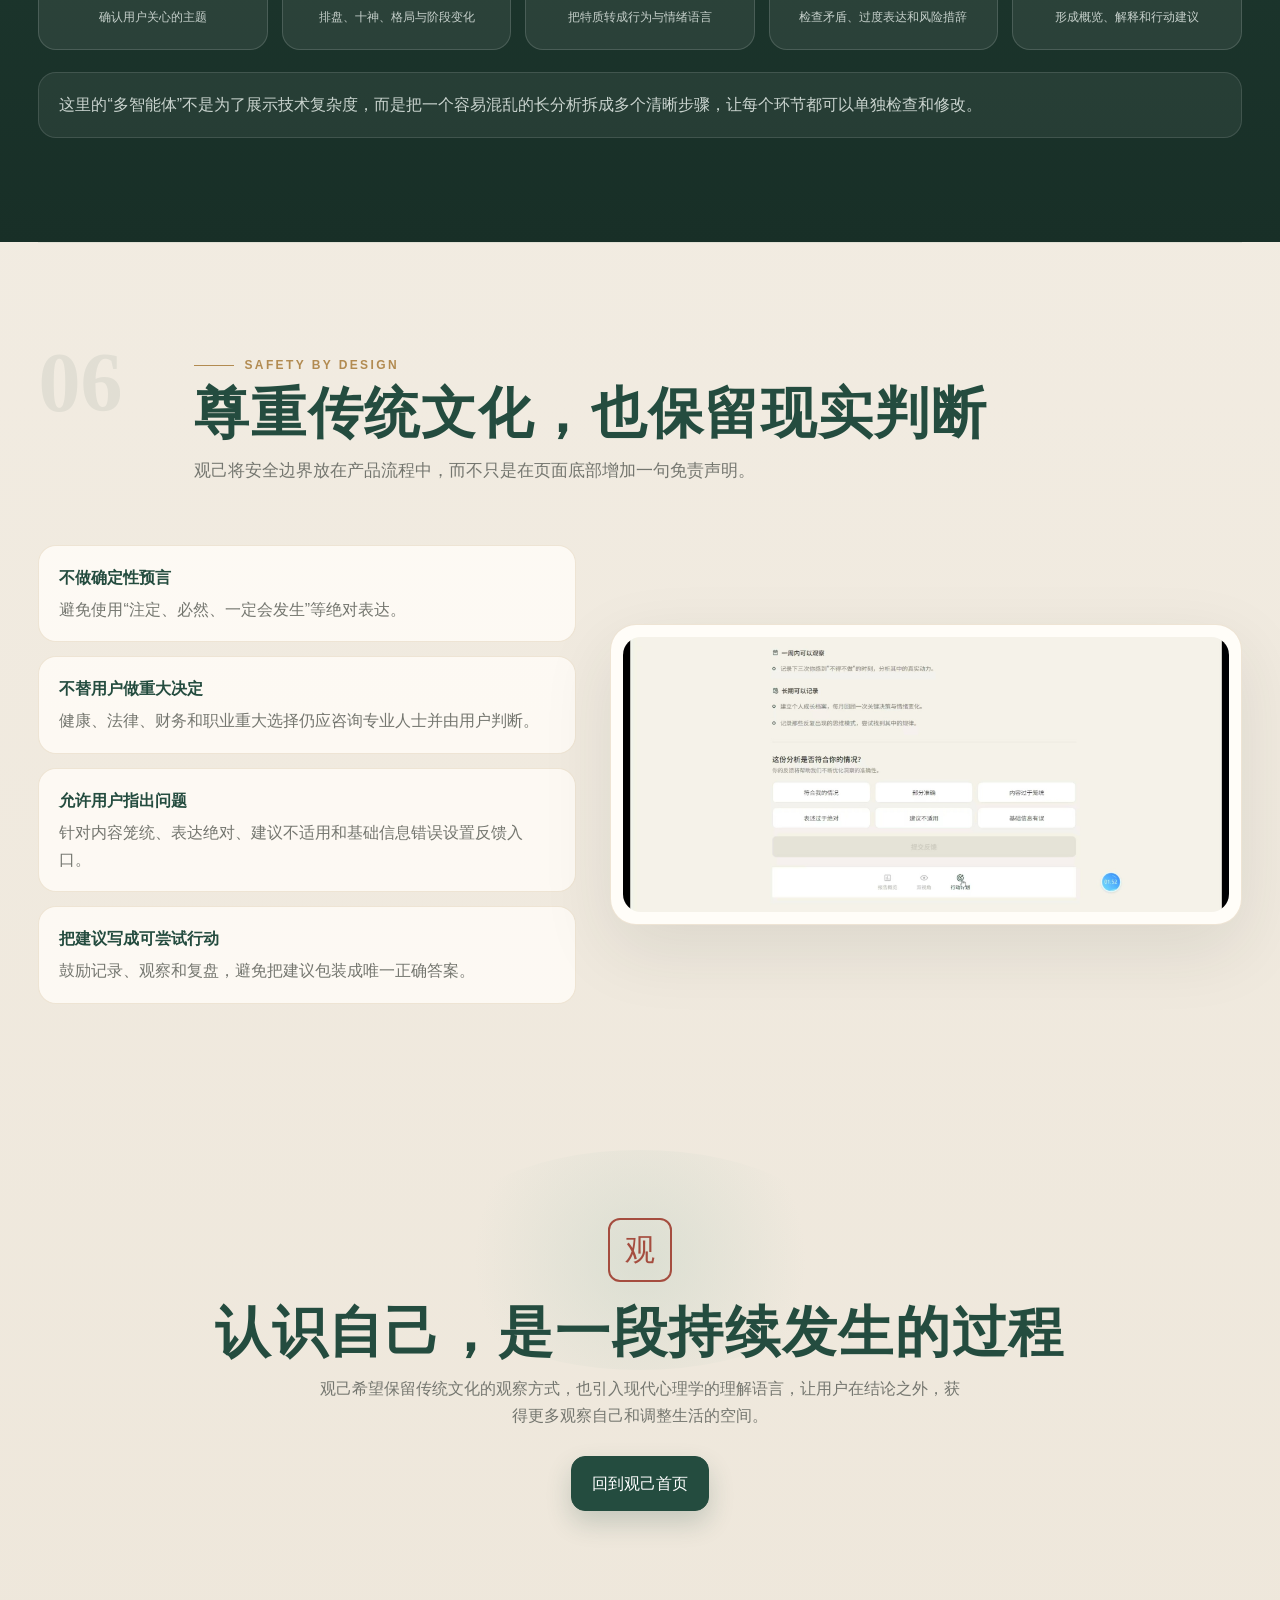
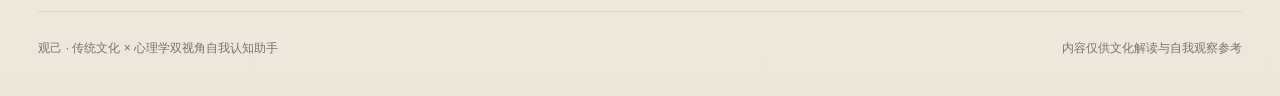
==== commit f5cd444c: "Add files via upload" ====
--- a/guiji.html
+++ b/guiji.html
@@ -3,380 +3,602 @@
 <head>
 <meta charset="utf-8">
 <meta name="viewport" content="width=device-width,initial-scale=1">
-<title>观己｜AI 自我认知助手</title>
+<meta name="theme-color" content="#223c32">
+<title>观己｜传统文化 × 心理学的双视角自我认知助手</title>
 <style>
-:root{
-  --paper:#f4f0e8;
-  --paper2:#ebe5da;
-  --ink:#1f2924;
-  --muted:#6e756f;
-  --jade:#315f4c;
-  --jade2:#789183;
-  --jade3:#dbe5dc;
-  --cinnabar:#a64838;
-  --gold:#b89b62;
-  --line:rgba(49,95,76,.15);
-  --white:#fffdfa;
-  --shadow:0 24px 70px rgba(26,42,33,.10);
-  --shadow2:0 10px 30px rgba(26,42,33,.07);
+:root {
+  --paper:#f7f3eb;
+  --paper-deep:#eee7db;
+  --white:#fffdf8;
+  --ink:#242824;
+  --muted:#74766f;
+  --jade:#244c3f;
+  --jade-2:#496f61;
+  --jade-soft:#dfe9e3;
+  --celadon:#b9cdbf;
+  --gold:#b28b51;
+  --gold-soft:#dfceb2;
+  --seal:#a54d3f;
+  --line:rgba(36,76,63,.15);
+  --shadow:0 24px 70px rgba(39,47,41,.10);
+  --shadow-soft:0 10px 30px rgba(39,47,41,.07);
 }
 *{box-sizing:border-box}
 html{scroll-behavior:smooth}
 body{
-  margin:0;color:var(--ink);
-  font-family:-apple-system,BlinkMacSystemFont,"Segoe UI","PingFang SC","Microsoft YaHei",sans-serif;
+  margin:0;
+  color:var(--ink);
   background:
-    radial-gradient(circle at 92% 0%,rgba(120,145,131,.22),transparent 26%),
-    radial-gradient(circle at 0% 42%,rgba(166,72,56,.08),transparent 20%),
-    linear-gradient(180deg,var(--paper),var(--paper2));
-  line-height:1.65;
+    radial-gradient(circle at 88% -5%,rgba(185,205,191,.28),transparent 28%),
+    linear-gradient(180deg,var(--paper) 0%,#f4efe6 60%,var(--paper-deep) 100%);
+  font-family:-apple-system,BlinkMacSystemFont,"Segoe UI","PingFang SC","Hiragino Sans GB","Microsoft YaHei",sans-serif;
+  line-height:1.7;
 }
 body:before{
-  content:"";position:fixed;inset:0;pointer-events:none;opacity:.35;
-  background-image:
-    linear-gradient(rgba(49,95,76,.035) 1px,transparent 1px),
-    linear-gradient(90deg,rgba(49,95,76,.035) 1px,transparent 1px);
-  background-size:32px 32px;
-  mask-image:linear-gradient(to bottom,black,transparent 88%);
+  content:"";
+  position:fixed;inset:0;pointer-events:none;z-index:99;opacity:.15;
+  background:repeating-linear-gradient(0deg,transparent 0,transparent 5px,rgba(54,49,40,.055) 6px);
+  mix-blend-mode:multiply;
 }
 a{color:inherit;text-decoration:none}
-.shell{width:min(1380px,94vw);margin:auto;position:relative}
+button{font:inherit}
+.site-shell{width:min(1360px,94vw);margin:auto;position:relative}
 .nav{
-  position:sticky;top:14px;z-index:50;margin:14px auto 0;
+  position:sticky;top:14px;z-index:50;margin-top:14px;
   display:flex;align-items:center;justify-content:space-between;
-  padding:12px 16px;border-radius:18px;
-  background:rgba(255,253,250,.75);backdrop-filter:blur(18px);
-  border:1px solid rgba(255,255,255,.75);box-shadow:var(--shadow2)
-}
-.logo{display:flex;align-items:center;gap:12px;font-weight:800;color:var(--jade)}
+  padding:12px 14px 12px 16px;
+  border:1px solid rgba(178,139,81,.22);
+  border-radius:18px;
+  background:rgba(255,253,248,.78);
+  backdrop-filter:blur(18px);
+  box-shadow:var(--shadow-soft)
+}
+.brand{display:flex;align-items:center;gap:12px}
 .seal{
-  width:40px;height:40px;border:2px solid var(--cinnabar);color:var(--cinnabar);
-  display:grid;place-items:center;border-radius:10px;font-family:serif;font-size:21px;
+  width:40px;height:40px;border:2px solid var(--seal);color:var(--seal);
+  border-radius:9px;display:grid;place-items:center;
+  font-family:"STSong","Songti SC","SimSun",serif;font-size:21px;font-weight:700;
   transform:rotate(-2deg)
 }
-.nav small{color:var(--muted)}
-.section{position:relative;padding:96px 0;border-bottom:1px solid rgba(49,95,76,.08)}
-.section-no{
-  position:absolute;left:-2px;top:65px;font:800 96px/1 Georgia,serif;
-  color:rgba(49,95,76,.065);letter-spacing:-7px;user-select:none
-}
-.eyebrow{font-size:12px;letter-spacing:.20em;text-transform:uppercase;color:var(--cinnabar);font-weight:800}
+.brand-copy b{display:block;color:var(--jade);font-size:15px}
+.brand-copy small{display:block;color:var(--muted);font-size:11px}
+.nav-links{display:flex;align-items:center;gap:24px;font-size:13px;color:#555d57}
+.nav-links a:hover{color:var(--jade)}
+.nav-cta{
+  padding:9px 15px;border:0;border-radius:999px;
+  background:var(--jade);color:white;cursor:pointer;
+  box-shadow:0 8px 20px rgba(36,76,63,.20)
+}
+.hero{
+  min-height:92vh;
+  display:grid;grid-template-columns:1.03fr .97fr;gap:54px;align-items:center;
+  padding:70px 0 86px;
+  position:relative;
+}
+.hero:before{
+  content:"观心 · 观行 · 观成长";
+  position:absolute;left:-36px;top:130px;
+  writing-mode:vertical-rl;letter-spacing:.28em;
+  color:rgba(36,76,63,.48);font-size:11px
+}
+.eyebrow{
+  display:inline-flex;align-items:center;gap:10px;
+  font-size:12px;letter-spacing:.20em;text-transform:uppercase;
+  color:var(--gold);font-weight:700
+}
+.eyebrow:before{content:"";width:40px;height:1px;background:var(--gold)}
 h1,h2,h3,p{margin-top:0}
-h1{font:700 clamp(56px,7vw,108px)/.96 Georgia,"Songti SC",serif;letter-spacing:-3px;color:var(--jade);margin-bottom:24px}
-h2{font:700 clamp(34px,4vw,58px)/1.1 Georgia,"Songti SC",serif;color:var(--jade);margin-bottom:16px}
-h3{font-size:20px;color:var(--jade);margin-bottom:10px}
-.lead{font-size:20px;color:var(--muted);max-width:720px}
-.hero{min-height:92vh;display:grid;grid-template-columns:1.02fr .98fr;gap:56px;align-items:center;padding-top:54px}
-.hero-copy{position:relative}
-.vertical-tag{
-  position:absolute;left:-42px;top:12px;writing-mode:vertical-rl;
-  letter-spacing:.22em;font-size:12px;color:var(--jade2)
-}
-.chips{display:flex;flex-wrap:wrap;gap:10px;margin:24px 0}
-.chip{padding:8px 13px;border-radius:999px;background:rgba(219,229,220,.75);border:1px solid rgba(49,95,76,.12);color:var(--jade);font-weight:700;font-size:12px}
-.value-grid{display:grid;grid-template-columns:1fr 1fr;gap:16px;margin-top:30px}
-.card{
-  background:rgba(255,253,250,.82);border:1px solid rgba(49,95,76,.12);
-  border-radius:28px;padding:24px;box-shadow:var(--shadow2)
-}
+h1{
+  margin:18px 0 20px;
+  font-family:"STSong","Songti SC","SimSun",serif;
+  font-size:clamp(56px,7vw,100px);line-height:.98;
+  font-weight:700;letter-spacing:.04em;color:var(--jade)
+}
+.hero-subtitle{
+  font-family:"STSong","Songti SC","SimSun",serif;
+  font-size:28px;line-height:1.45;color:#383a36;margin-bottom:18px
+}
+.lead{font-size:18px;color:var(--muted);max-width:690px}
+.hero-actions{display:flex;gap:12px;flex-wrap:wrap;margin:28px 0}
+.primary,.secondary{
+  padding:13px 20px;border-radius:14px;cursor:pointer;
+  transition:.2s ease
+}
+.primary{
+  border:1px solid var(--jade);background:var(--jade);color:#fff;
+  box-shadow:0 12px 26px rgba(36,76,63,.20)
+}
+.secondary{
+  border:1px solid rgba(36,76,63,.22);background:rgba(255,253,248,.64);color:var(--jade)
+}
+.primary:hover,.secondary:hover{transform:translateY(-2px)}
+.hero-meta{display:grid;grid-template-columns:repeat(3,1fr);gap:14px;margin-top:30px}
+.meta-item{
+  padding:15px 16px;border-top:1px solid rgba(178,139,81,.35);
+  color:var(--muted);font-size:13px
+}
+.meta-item b{display:block;color:var(--ink);font-size:16px;margin-bottom:3px}
 .hero-visual{position:relative;min-height:690px;display:grid;place-items:center}
-.lens{
+.moon{
   position:absolute;width:590px;height:590px;border-radius:50%;
-  background:radial-gradient(circle at 50% 45%,rgba(255,255,255,.96),rgba(219,229,220,.46) 56%,transparent 57%);
-  box-shadow:inset 0 0 0 1px rgba(49,95,76,.14),0 0 100px rgba(49,95,76,.10)
-}
-.lens:before,.lens:after{
-  content:"";position:absolute;border-radius:50%;inset:42px;border:1px solid rgba(49,95,76,.18)
-}
-.lens:after{inset:96px;border-style:dashed;animation:spin 30s linear infinite}
-@keyframes spin{to{transform:rotate(360deg)}}
-.phone{
-  position:relative;width:min(520px,82%);padding:10px;border-radius:26px;
-  background:#fff;border:1px solid #ddd;box-shadow:var(--shadow);
-  transform:rotate(1.5deg)
-}
-.phone img{display:block;width:100%;border-radius:17px}
-.float-note{
-  position:absolute;right:0;bottom:70px;width:210px;padding:18px;border-radius:22px;
-  background:rgba(255,253,250,.92);box-shadow:var(--shadow2);border:1px solid rgba(49,95,76,.12)
-}
-.float-note strong{display:block;font-size:30px;color:var(--cinnabar)}
-.quote{font:600 28px/1.45 Georgia,"Songti SC",serif;color:var(--ink)}
+  background:
+    radial-gradient(circle at 44% 38%,rgba(255,255,255,.98),rgba(225,235,228,.72) 54%,rgba(185,205,191,.36) 68%,transparent 69%);
+  box-shadow:inset 0 0 0 1px rgba(36,76,63,.12),0 0 100px rgba(36,76,63,.10)
+}
+.moon:before,.moon:after{
+  content:"";position:absolute;border-radius:50%;border:1px solid rgba(178,139,81,.23)
+}
+.moon:before{inset:58px} .moon:after{inset:112px;border-style:dashed}
+.hero-screen{
+  position:relative;z-index:3;width:min(560px,86%);
+  background:var(--white);border:1px solid rgba(36,76,63,.15);
+  padding:10px;border-radius:26px;box-shadow:var(--shadow);
+  transform:rotate(1.2deg)
+}
+.hero-screen img{display:block;width:100%;border-radius:17px}
+.floating-note{
+  position:absolute;z-index:4;left:0;bottom:70px;width:230px;
+  padding:18px;border-radius:20px;background:rgba(255,253,248,.92);
+  border:1px solid rgba(178,139,81,.24);box-shadow:var(--shadow-soft)
+}
+.floating-note b{
+  display:block;font-family:"STSong","Songti SC","SimSun",serif;
+  color:var(--jade);font-size:24px;margin-bottom:5px
+}
+.section{padding:104px 0;border-top:1px solid rgba(36,76,63,.08);position:relative}
+.section.dark{
+  color:white;
+  background:
+    radial-gradient(circle at 10% 5%,rgba(185,205,191,.10),transparent 26%),
+    linear-gradient(180deg,#203c32,#182f27);
+  margin-left:calc(50% - 50vw);margin-right:calc(50% - 50vw);
+  padding-left:calc(50vw - 50%);padding-right:calc(50vw - 50%);
+}
+.section-head{display:grid;grid-template-columns:130px 1fr;gap:26px;align-items:start;margin-bottom:42px}
+.section-index{
+  font-family:Georgia,serif;font-size:84px;line-height:.85;
+  color:rgba(36,76,63,.08);font-weight:700
+}
+.dark .section-index{color:rgba(255,255,255,.08)}
+h2{
+  margin:8px 0 12px;
+  font-family:"STSong","Songti SC","SimSun",serif;
+  font-size:clamp(36px,4.3vw,60px);line-height:1.12;
+  letter-spacing:.03em;color:var(--jade)
+}
+.dark h2{color:#f9f5ed}
+.section-desc{font-size:17px;color:var(--muted);max-width:760px}
+.dark .section-desc{color:#c7d2cc}
 .grid3{display:grid;grid-template-columns:repeat(3,1fr);gap:22px}
-.grid2{display:grid;grid-template-columns:repeat(2,1fr);gap:26px}
-.feature{
-  min-height:210px;position:relative;overflow:hidden
-}
-.feature:after{
-  content:"";position:absolute;width:130px;height:130px;border-radius:50%;
-  right:-34px;bottom:-40px;background:radial-gradient(circle,var(--jade3),transparent 70%)
-}
-.feature .index{font:700 42px Georgia,serif;color:var(--cinnabar);opacity:.8}
-.flow-wrap{margin-top:30px}
-.flow-grid{display:grid;grid-template-columns:repeat(5,1fr);gap:14px}
-.screen{
-  background:rgba(255,253,250,.88);border-radius:24px;padding:10px;
-  border:1px solid rgba(49,95,76,.12);box-shadow:var(--shadow2);transition:.25s ease
-}
-.screen:hover{transform:translateY(-5px) rotate(-.2deg);box-shadow:var(--shadow)}
-.screen img{display:block;width:100%;border-radius:16px}
-.screen figcaption{padding:12px 6px 4px;color:var(--muted);font-size:14px}
-.compass{
-  display:grid;grid-template-columns:1.05fr .95fr;gap:28px;align-items:stretch
-}
-.map{
-  position:relative;min-height:500px;border-radius:30px;
-  background:
-    radial-gradient(circle at 72% 28%,rgba(49,95,76,.09),transparent 28%),
-    rgba(255,253,250,.82);
-  border:1px solid rgba(49,95,76,.12);box-shadow:var(--shadow2)
-}
-.map .x,.map .y{position:absolute;background:var(--jade2)}
-.map .x{left:74px;right:32px;bottom:60px;height:3px}
-.map .y{left:74px;top:34px;bottom:60px;width:3px}
-.map .axis{position:absolute;font-size:12px;color:var(--muted)}
-.point{
-  position:absolute;transform:translate(-50%,-50%);padding:8px 12px;border-radius:999px;
-  color:white;background:var(--jade2);font-size:12px;box-shadow:var(--shadow2);white-space:nowrap
-}
-.point.main{background:var(--cinnabar);font-weight:800}
-.result-grid{display:grid;grid-template-columns:1fr 1fr;gap:28px}
-.result-block{position:relative}
-.result-block:before{
-  content:"";position:absolute;inset:-18px;border:1px solid rgba(184,155,98,.22);
-  border-radius:32px;transform:rotate(-1deg);pointer-events:none
-}
-.arch{
-  display:grid;grid-template-columns:1fr 1.5fr 1fr;gap:28px;align-items:center
-}
-.ring{
-  position:relative;aspect-ratio:1;border-radius:50%;display:grid;place-items:center;
-  background:radial-gradient(circle,#fffdfa 0 23%,transparent 24%),
-             conic-gradient(from 0deg,var(--jade3),#f7f2e8,var(--jade3),#f7f2e8,var(--jade3));
-  box-shadow:inset 0 0 0 1px rgba(49,95,76,.12),var(--shadow2)
-}
-.ring:before,.ring:after{
-  content:"";position:absolute;border-radius:50%;border:1px dashed rgba(49,95,76,.28)
-}
-.ring:before{inset:15%} .ring:after{inset:31%}
-.ring-center{position:relative;z-index:2;width:130px;height:130px;border-radius:50%;display:grid;place-items:center;text-align:center;background:var(--jade);color:white;font-weight:800}
-.orbit-node{
-  position:absolute;padding:10px 12px;border-radius:16px;background:var(--white);
-  border:1px solid rgba(49,95,76,.14);box-shadow:var(--shadow2);font-size:12px;font-weight:700;color:var(--jade)
-}
-.o1{top:4%;left:38%} .o2{top:32%;right:-6%} .o3{bottom:9%;right:8%} .o4{bottom:5%;left:14%} .o5{top:34%;left:-7%}
-.metric-row{display:grid;grid-template-columns:repeat(3,1fr);gap:16px;margin-top:24px}
-.metric{padding:20px;border-radius:22px;background:linear-gradient(180deg,#fffdfa,#f2ede3);border:1px solid rgba(49,95,76,.12)}
-.metric b{font-size:28px;color:var(--jade);display:block}
-.funnel{display:grid;gap:12px;align-content:start}
-.funnel div{height:62px;display:grid;place-items:center;border-radius:18px;font-weight:800;box-shadow:var(--shadow2)}
-.f1{width:92%;background:#dce8df} .f2{width:76%;background:#bed0c2} .f3{width:60%;background:#86a18f;color:white} .f4{width:44%;background:var(--jade);color:white}
-.road{position:relative;padding-top:46px}
-.road:before{content:"";position:absolute;left:7%;right:7%;top:86px;height:4px;background:linear-gradient(90deg,var(--jade2),var(--gold),var(--cinnabar));border-radius:4px}
-.road-grid{display:grid;grid-template-columns:repeat(4,1fr);gap:18px}
-.road-item{position:relative;padding-top:54px}
-.road-dot{position:absolute;top:29px;left:50%;transform:translateX(-50%);width:20px;height:20px;border-radius:50%;background:var(--cinnabar);border:5px solid var(--paper)}
-.footer{padding:42px 0 16px;text-align:center;color:var(--muted);font-size:13px}
-.reveal{opacity:0;transform:translateY(24px);transition:.7s ease}
+.value-card{
+  min-height:230px;padding:26px;border-radius:22px;
+  background:rgba(255,253,248,.80);
+  border:1px solid rgba(178,139,81,.20);box-shadow:var(--shadow-soft)
+}
+.value-card .num{
+  font-family:Georgia,serif;font-size:34px;color:var(--seal);margin-bottom:28px
+}
+.value-card h3{color:var(--jade);font-size:20px}
+.value-card p{color:var(--muted);margin-bottom:0}
+.dual{
+  display:grid;grid-template-columns:1fr 110px 1fr;gap:24px;align-items:stretch
+}
+.perspective{
+  position:relative;padding:30px;border-radius:26px;
+  background:rgba(255,253,248,.92);border:1px solid rgba(178,139,81,.22);
+  box-shadow:var(--shadow-soft);overflow:hidden
+}
+.perspective.psych{
+  background:linear-gradient(180deg,#f7fbf8,#edf5f0);
+  border-color:rgba(73,111,97,.22)
+}
+.perspective .label{
+  display:inline-block;padding:5px 10px;border-radius:999px;
+  font-size:12px;font-weight:700;margin-bottom:18px
+}
+.culture .label{background:#f6eddd;color:#8a6330;border:1px solid rgba(178,139,81,.25)}
+.psych .label{background:#e5f0ea;color:var(--jade);border:1px solid rgba(73,111,97,.22)}
+.perspective h3{
+  font-family:"STSong","Songti SC","SimSun",serif;font-size:28px;color:var(--ink)
+}
+.perspective ul{padding-left:18px;color:var(--muted)}
+.perspective li{margin:8px 0}
+.bridge{display:grid;place-items:center;position:relative}
+.bridge:before{
+  content:"";position:absolute;top:0;bottom:0;width:1px;
+  background:linear-gradient(transparent,var(--gold),transparent)
+}
+.bridge-mark{
+  position:relative;z-index:2;width:86px;height:86px;border-radius:50%;
+  display:grid;place-items:center;text-align:center;
+  background:var(--jade);color:white;
+  font-family:"STSong","Songti SC","SimSun",serif;
+  box-shadow:0 12px 30px rgba(36,76,63,.24)
+}
+.shared{
+  margin-top:24px;padding:24px 26px;border-radius:22px;
+  background:linear-gradient(180deg,#f4f8f5,#edf4ef);
+  border:1px dashed rgba(73,111,97,.35)
+}
+.shared b{color:var(--jade)}
+.flow-shell{
+  display:grid;grid-template-columns:300px 1fr;gap:34px;align-items:start
+}
+.flow-nav{display:grid;gap:12px}
+.flow-tab{
+  width:100%;display:grid;grid-template-columns:38px 1fr;gap:12px;
+  text-align:left;padding:15px;border-radius:16px;cursor:pointer;
+  border:1px solid rgba(178,139,81,.20);
+  background:rgba(255,253,248,.72);color:var(--muted)
+}
+.flow-tab .no{
+  width:34px;height:34px;border-radius:50%;display:grid;place-items:center;
+  background:#ece5d8;color:var(--jade);font-size:12px;font-weight:700
+}
+.flow-tab b{display:block;color:var(--ink);font-size:14px;margin-bottom:2px}
+.flow-tab span{font-size:12px}
+.flow-tab.active{
+  background:var(--jade);color:#dfe8e3;border-color:var(--jade);
+  box-shadow:0 12px 28px rgba(36,76,63,.18)
+}
+.flow-tab.active b{color:white}
+.flow-tab.active .no{background:#f7f3eb;color:var(--jade)}
+.flow-stage{
+  min-height:600px;padding:18px;border-radius:28px;
+  background:rgba(255,253,248,.72);
+  border:1px solid rgba(178,139,81,.22);box-shadow:var(--shadow-soft)
+}
+.flow-stage img{display:block;width:100%;border-radius:20px;box-shadow:var(--shadow-soft)}
+.flow-copy{padding:20px 8px 4px}
+.flow-copy h3{font-family:"STSong","Songti SC","SimSun",serif;font-size:26px;color:var(--jade);margin-bottom:6px}
+.flow-copy p{color:var(--muted);margin-bottom:0}
+.report-grid{display:grid;grid-template-columns:1fr 1fr;gap:30px}
+.report-card{
+  position:relative;padding:12px;border-radius:26px;
+  background:#fffdf8;border:1px solid rgba(178,139,81,.22);
+  box-shadow:var(--shadow-soft)
+}
+.report-card img{display:block;width:100%;border-radius:18px}
+.report-caption{padding:18px 10px 8px}
+.report-caption h3{font-family:"STSong","Songti SC","SimSun",serif;font-size:24px;color:var(--jade)}
+.report-caption p{color:var(--muted);margin-bottom:0}
+.agent-path{
+  display:grid;grid-template-columns:repeat(5,1fr);gap:14px;margin-top:34px
+}
+.agent{
+  padding:20px 14px;border-radius:18px;text-align:center;
+  background:rgba(255,255,255,.07);border:1px solid rgba(255,255,255,.15)
+}
+.agent .icon{
+  width:50px;height:50px;margin:0 auto 12px;border-radius:50%;
+  display:grid;place-items:center;background:#f5efe3;color:var(--jade);font-weight:700
+}
+.agent b{display:block;color:white;margin-bottom:5px}
+.agent span{font-size:12px;color:#c6d0cb}
+.agent-note{
+  margin-top:22px;padding:18px 20px;border-radius:18px;
+  background:rgba(255,255,255,.06);border:1px solid rgba(255,255,255,.12);
+  color:#cad4cf
+}
+.safety{
+  display:grid;grid-template-columns:.92fr 1.08fr;gap:34px;align-items:center
+}
+.safety-list{display:grid;gap:14px}
+.safety-item{
+  padding:18px 20px;border-radius:18px;
+  background:rgba(255,253,248,.82);border:1px solid rgba(178,139,81,.20)
+}
+.safety-item b{display:block;color:var(--jade);margin-bottom:5px}
+.safety-item p{color:var(--muted);margin:0}
+.safety-shot{
+  padding:12px;border-radius:26px;background:#fffdf8;
+  border:1px solid rgba(178,139,81,.22);box-shadow:var(--shadow)
+}
+.safety-shot img{display:block;width:100%;border-radius:18px}
+.closing{
+  padding:110px 0 100px;text-align:center;position:relative
+}
+.closing:before{
+  content:"";position:absolute;left:50%;top:42px;transform:translateX(-50%);
+  width:420px;height:220px;border-radius:50%;
+  background:radial-gradient(circle,rgba(185,205,191,.36),transparent 70%)
+}
+.closing .seal-large{
+  position:relative;width:64px;height:64px;margin:0 auto 20px;
+  border:2px solid var(--seal);color:var(--seal);border-radius:12px;
+  display:grid;place-items:center;
+  font-family:"STSong","Songti SC","SimSun",serif;font-size:30px
+}
+.closing h2{position:relative;color:var(--jade)}
+.closing p{position:relative;color:var(--muted);max-width:650px;margin:0 auto 26px}
+.footer{
+  padding:26px 0 38px;border-top:1px solid rgba(36,76,63,.10);
+  display:flex;justify-content:space-between;gap:20px;color:var(--muted);font-size:12px
+}
+.reveal{opacity:0;transform:translateY(22px);transition:.7s ease}
 .reveal.on{opacity:1;transform:none}
 @media(max-width:1050px){
-  .hero,.grid3,.grid2,.flow-grid,.compass,.result-grid,.arch,.road-grid{grid-template-columns:1fr}
-  .hero-visual{min-height:560px} .lens{width:480px;height:480px}
-  h1{font-size:60px} .vertical-tag{display:none} .section-no{display:none}
+  .nav-links a{display:none}
+  .hero,.dual,.flow-shell,.report-grid,.safety{grid-template-columns:1fr}
+  .bridge{min-height:90px} .bridge:before{left:0;right:0;top:50%;bottom:auto;width:auto;height:1px}
+  .hero:before{display:none} .hero-visual{min-height:590px}
+  .moon{width:490px;height:490px}
+  .section-head{grid-template-columns:1fr} .section-index{font-size:60px}
+  .agent-path{grid-template-columns:1fr 1fr}
+}
+@media(max-width:680px){
+  .hero-meta,.grid3,.agent-path{grid-template-columns:1fr}
+  .nav-links{display:none}
+  h1{font-size:54px}
+  .hero-subtitle{font-size:23px}
+  .hero-visual{min-height:460px}
+  .moon{width:380px;height:380px}
+  .floating-note{display:none}
+  .flow-stage{min-height:auto}
+  .footer{flex-direction:column}
 }
 </style>
 </head>
 <body>
-<div class="shell">
+<div class="site-shell">
   <nav class="nav">
-    <div class="logo"><div class="seal">观</div><span>观己</span></div>
-    <small>AI 自我认知助手 · 产品案例</small>
+    <a href="#top" class="brand">
+      <span class="seal">观</span>
+      <span class="brand-copy"><b>观己</b><small>传统文化 × 心理学</small></span>
+    </a>
+    <div class="nav-links">
+      <a href="#why">为什么是观己</a>
+      <a href="#dual">双视角</a>
+      <a href="#flow">产品体验</a>
+      <a href="#report">报告设计</a>
+      <a href="#safety">安全边界</a>
+      <button class="nav-cta" onclick="document.querySelector('#flow').scrollIntoView()">开始了解</button>
+    </div>
   </nav>
 
-  <section class="hero">
-    <div class="hero-copy reveal">
-      <div class="vertical-tag">观心 · 观行 · 观成长</div>
-      <div class="eyebrow">AI Product Case Study</div>
-      <h1>观己</h1>
-      <p class="quote">看见自己，理解自己。</p>
-      <p class="lead">把八字分析、心理学建议和多个 AI 助手结合起来，帮助年轻用户更容易理解自己的性格、关系模式和当前状态。</p>
-      <div class="chips"><span class="chip">传统文化</span><span class="chip">心理学</span><span class="chip">Multi-Agent</span><span class="chip">产品化落地</span></div>
-      <div class="value-grid">
-        <div class="card"><h3>产品定位</h3><p>不是用来断言命运，而是帮助用户更好地认识自己。</p></div>
-        <div class="card"><h3>用户价值</h3><p>把复杂的八字术语，转成用户听得懂、能参考的生活建议。</p></div>
-      </div>
-    </div>
-    <div class="hero-visual reveal">
-      <div class="lens"></div>
-      <div class="phone"><img src="[data-uri]" alt="观己首页"></div>
-      <div class="float-note"><strong>2</strong>传统文化 × 心理学双视角</div>
-    </div>
-  </section>
-
-  <section class="section reveal">
-    <div class="section-no">01</div>
-    <div class="eyebrow">Opportunity</div>
-    <h2>为什么需要观己？</h2>
-    <p class="lead">我们并不是想再做一个传统算命工具，而是希望把八字分析变得更容易理解，并给用户一些现实生活中的参考。</p>
-    <div class="grid3" style="margin-top:34px">
-      <div class="card feature"><div class="index">01</div><h3>需求变化</h3><p>很多年轻人关注八字，并不只是想知道吉凶，更想了解自己的性格、情绪和适合的发展方向。</p></div>
-      <div class="card feature"><div class="index">02</div><h3>体验缺口</h3><p>传统产品要么术语很多、普通用户看不懂，要么内容太泛，像在说一些谁都适用的话。</p></div>
-      <div class="card feature"><div class="index">03</div><h3>AI 机会</h3><p>AI 可以把复杂分析整理成更自然的语言，也可以根据用户关注的问题给出更有针对性的解释。</p></div>
-    </div>
-  </section>
-
-  
-  <section class="section reveal">
-    <div class="section-no">02</div>
-    <div class="eyebrow">Product Flow</div>
-    <h2>产品使用流程｜共 5 步</h2>
-    <p class="lead">用户点击“开始分析”后，直接填写出生信息，再选择关注主题。系统随后完成 AI 分析并输出报告。全流程共 5 步，不包含单独的“使用说明”步骤。</p>
-    <div class="flow-wrap"><div class="flow-grid">
-      <figure class="screen">
-        <img src="[data-uri]">
-        <figcaption>01 首页｜让用户快速了解观己</figcaption>
-      </figure>
-      <figure class="screen">
-        <img src="[data-uri]">
-        <figcaption>02 用户输入｜填写出生时间、地点和称呼</figcaption>
-      </figure>
-      <figure class="screen">
-        <img src="[data-uri]">
-        <figcaption>03 主题选择｜选择更想了解的方向</figcaption>
-      </figure>
-      <figure class="screen">
-        <img src="[data-uri]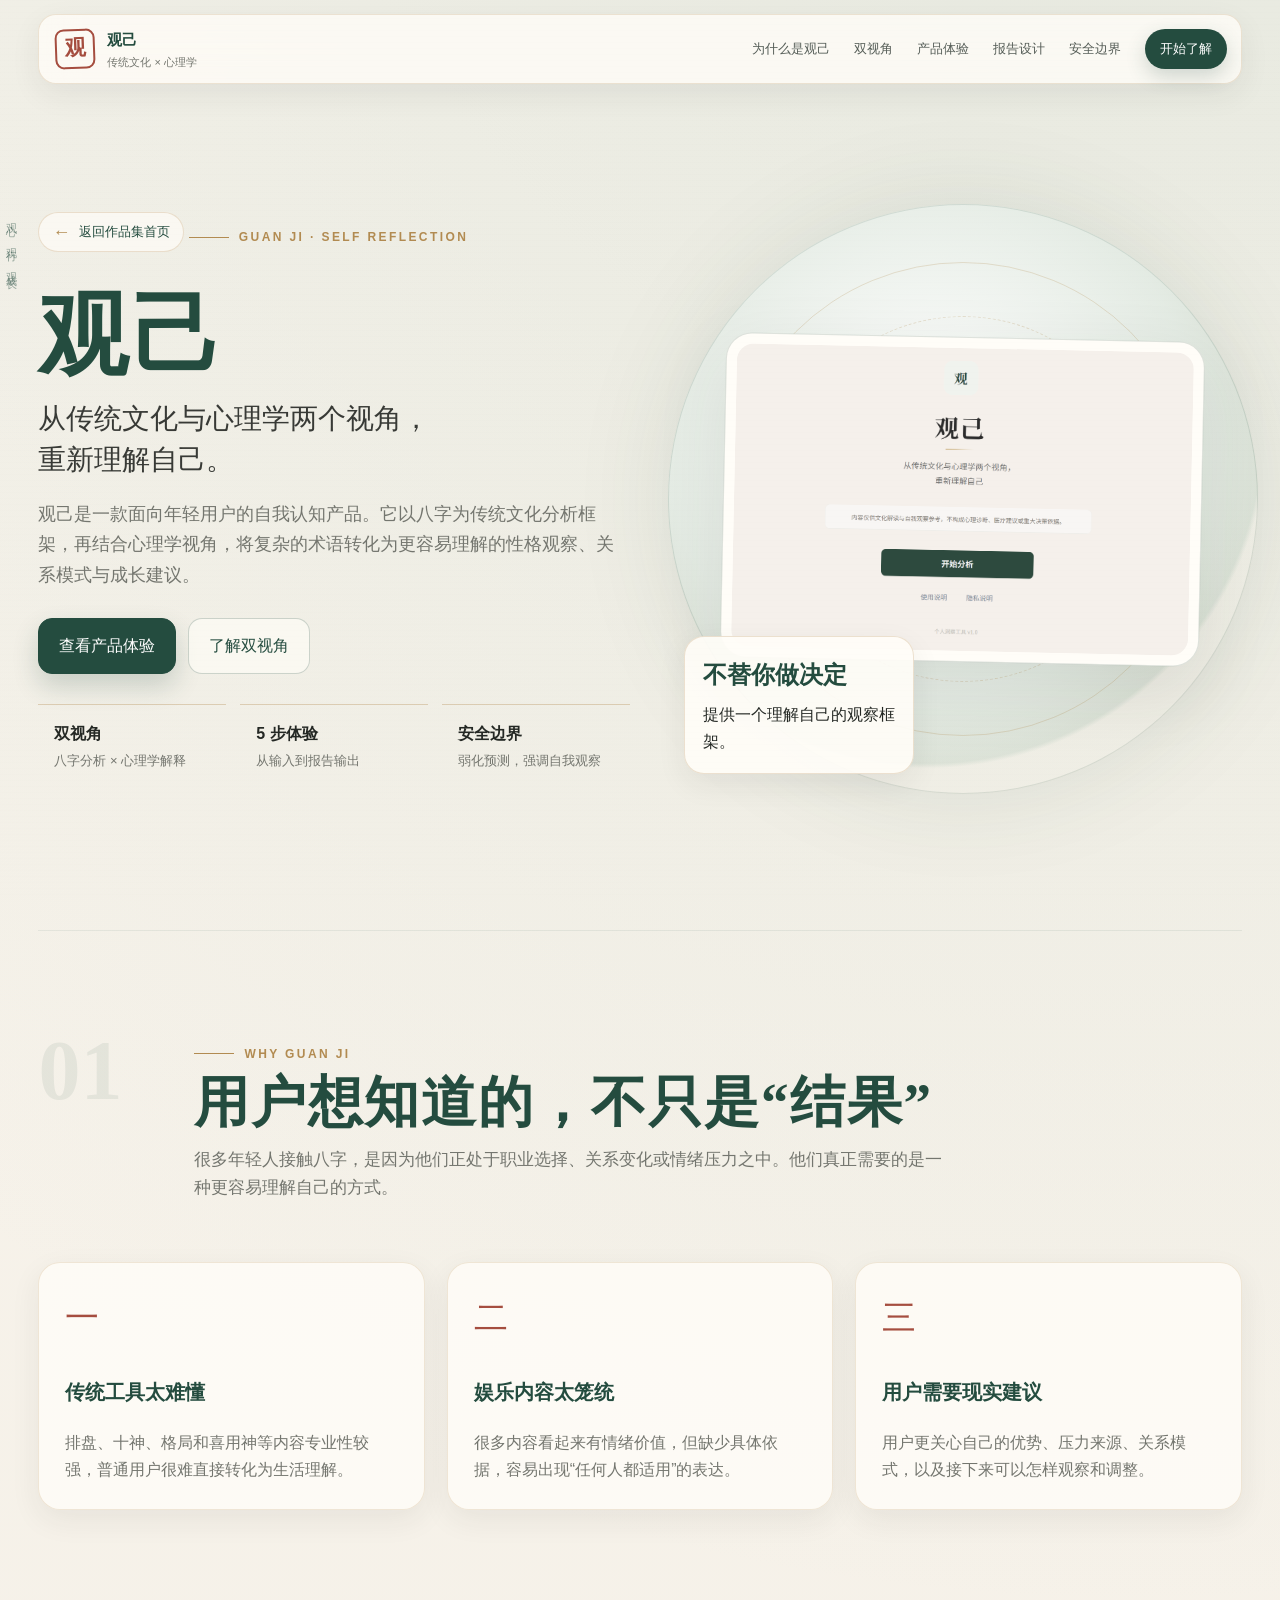
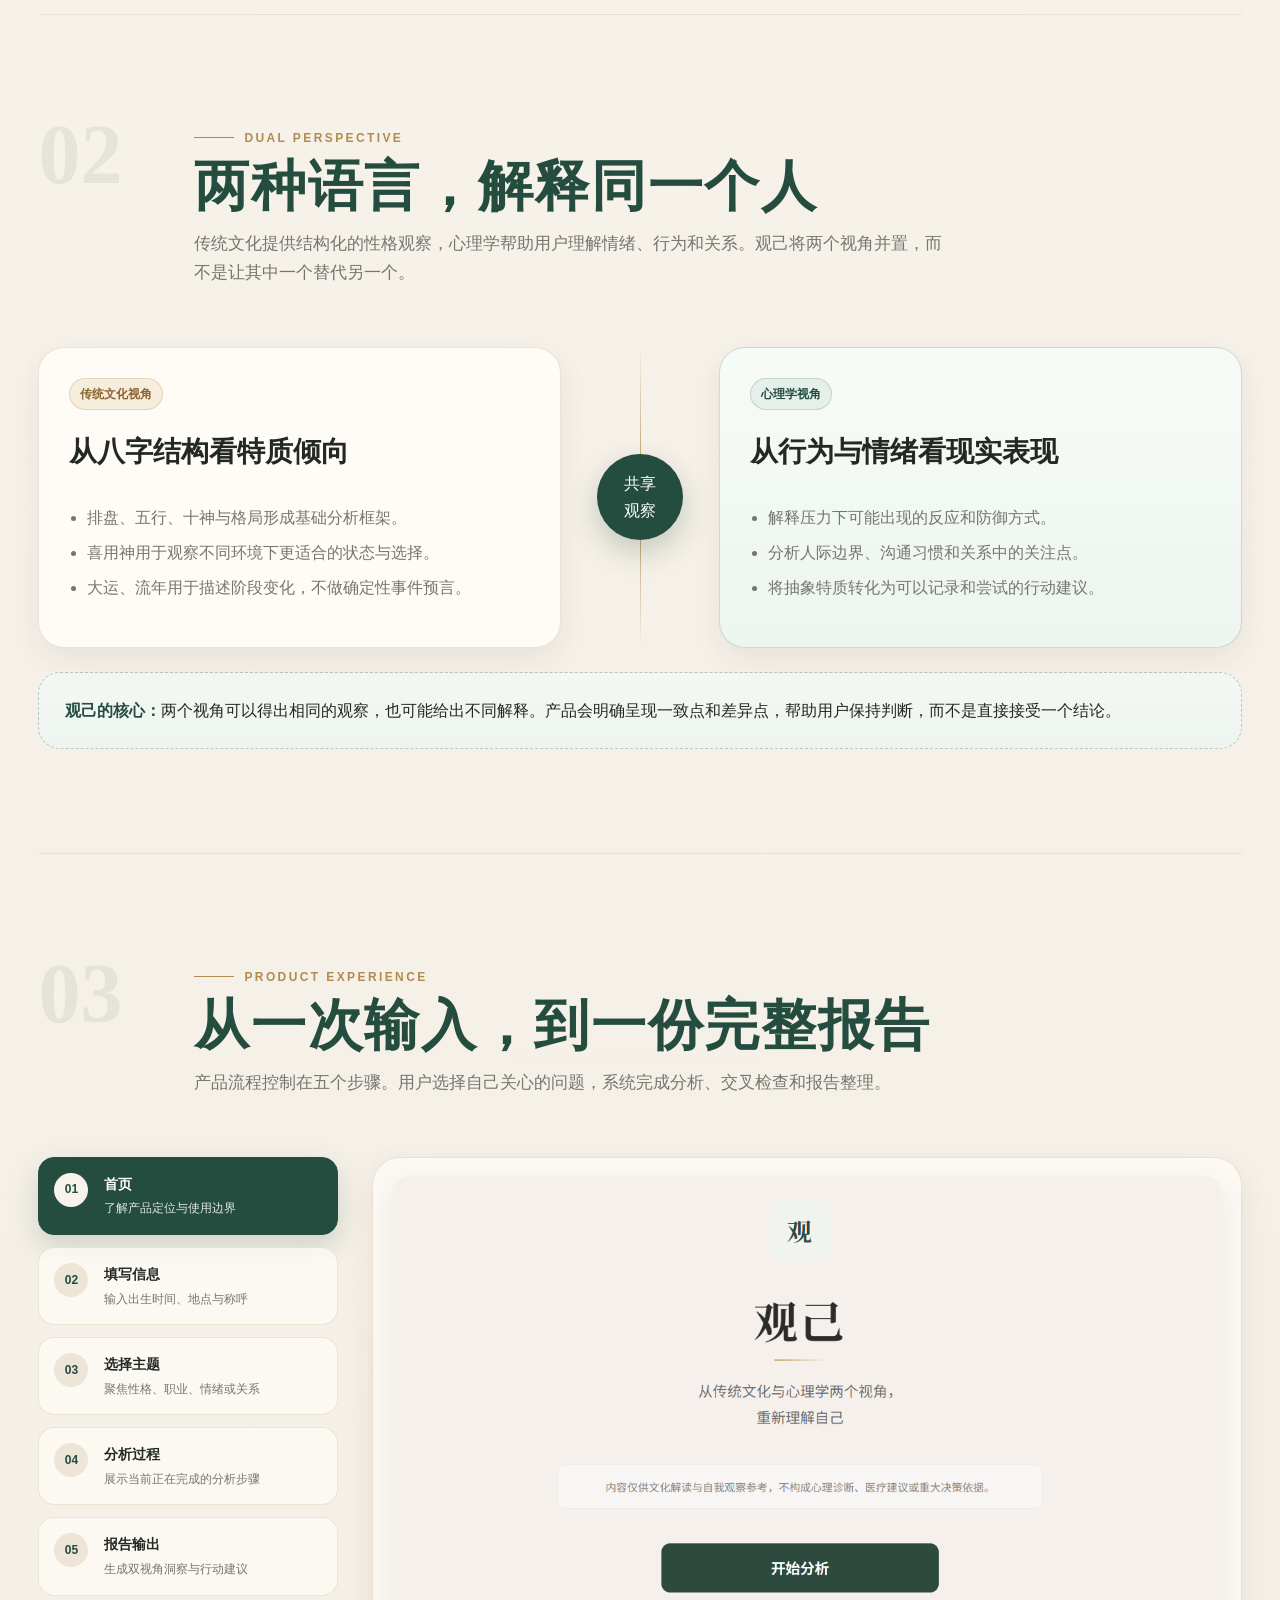
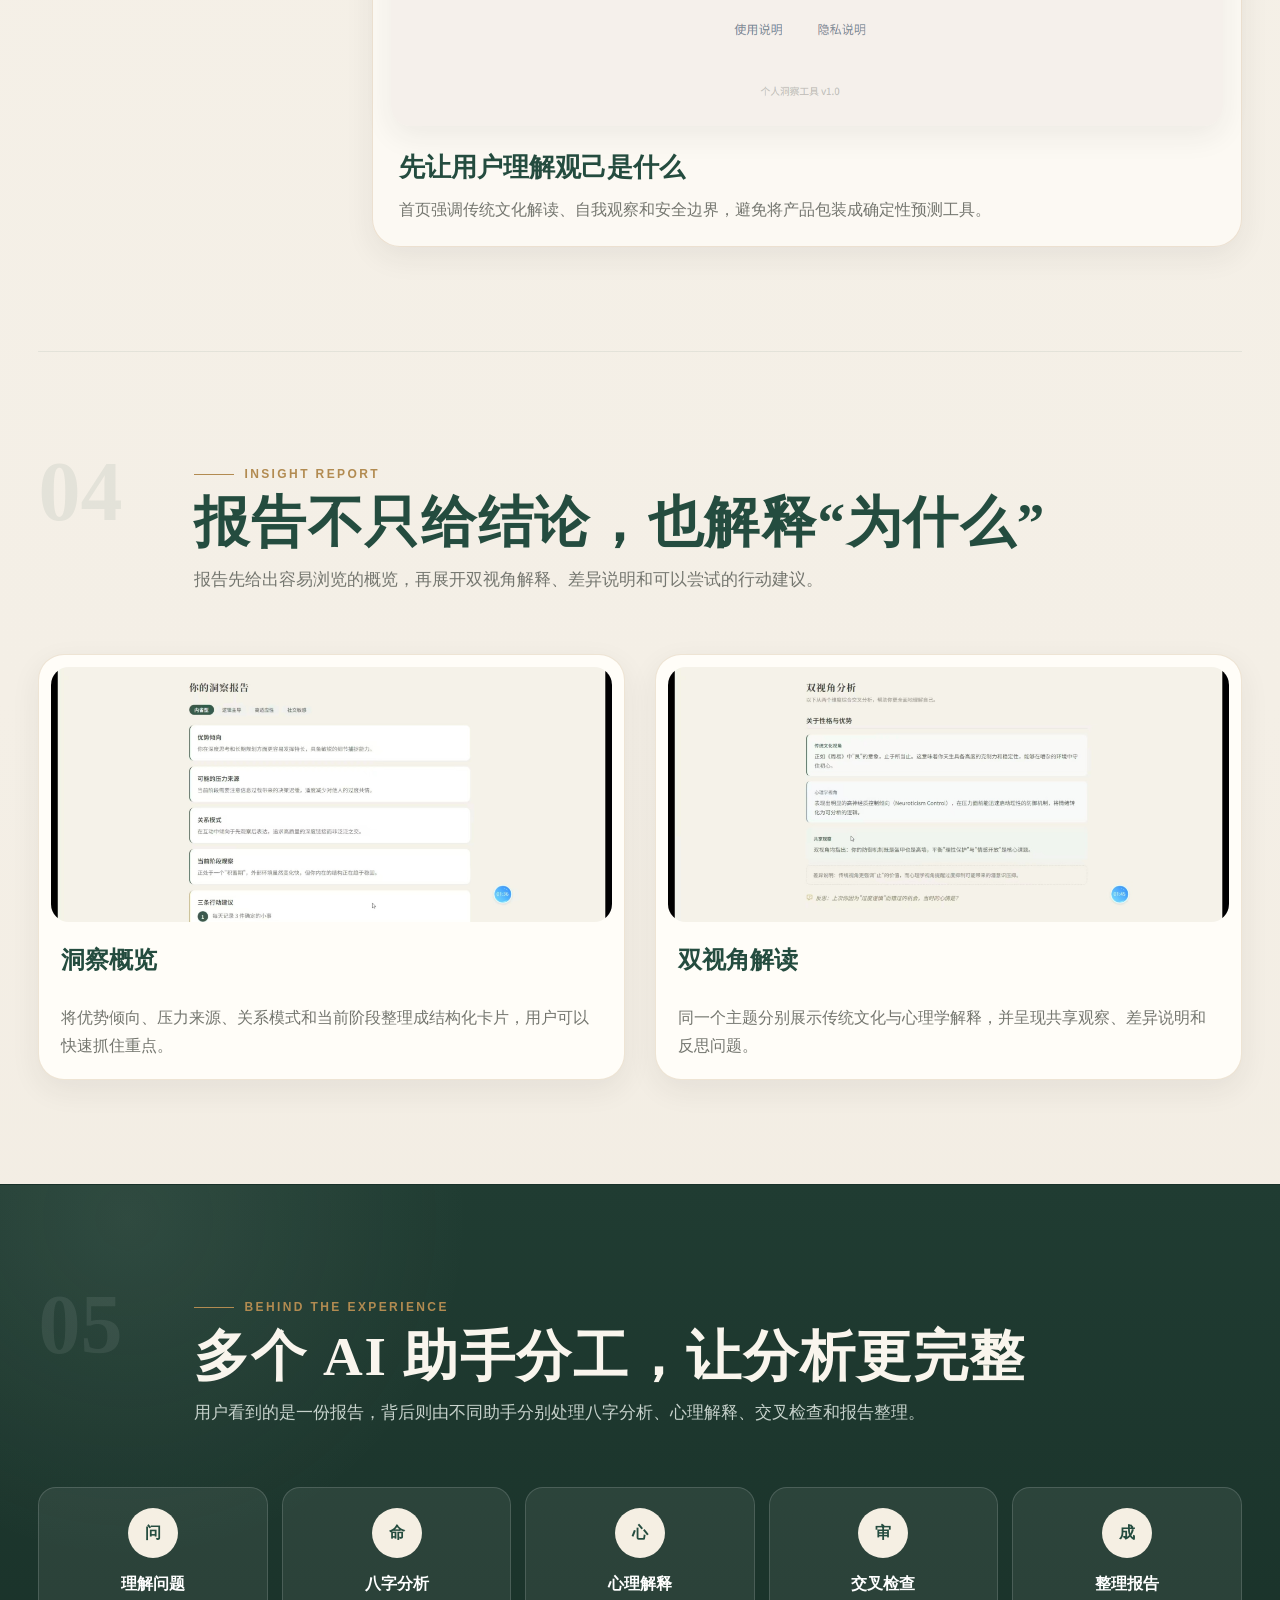
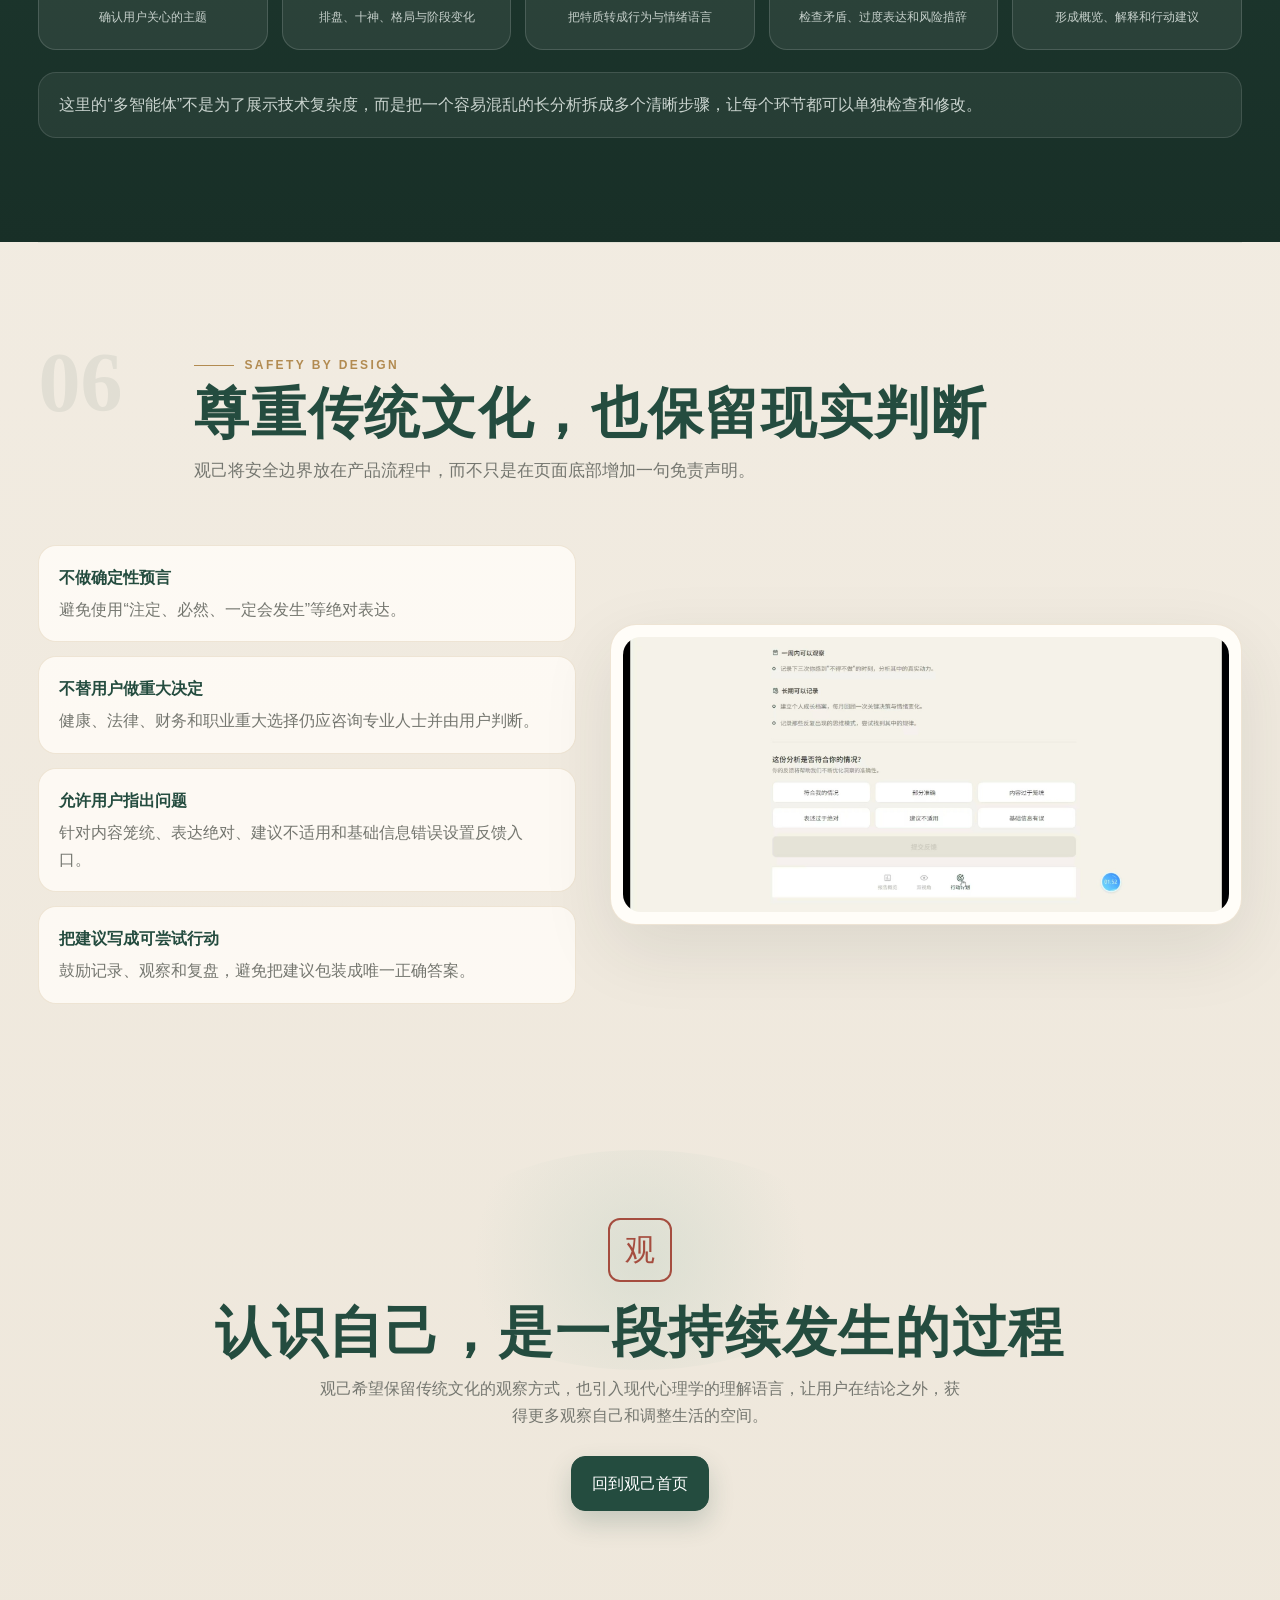
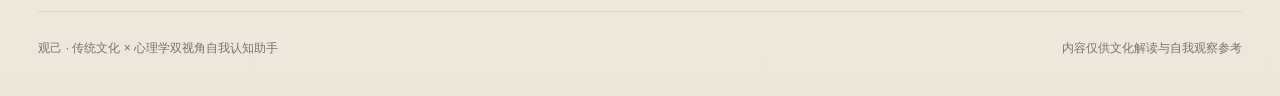
==== commit 88b3ef81: "Add files via upload" ====
--- a/guiji.html
+++ b/guiji.html
@@ -337,12 +337,46 @@
   .flow-stage{min-height:auto}
   .footer{flex-direction:column}
 }
+
+.back-home{
+  display:inline-flex;
+  align-items:center;
+  gap:9px;
+  margin-bottom:22px;
+  padding:8px 13px;
+  border-radius:999px;
+  color:var(--jade);
+  background:rgba(255,253,248,.68);
+  border:1px solid rgba(178,139,81,.24);
+  font-size:13px;
+  transition:transform .2s ease, background .2s ease, box-shadow .2s ease;
+}
+.back-home:hover{
+  transform:translateX(-3px);
+  background:rgba(255,253,248,.96);
+  box-shadow:0 8px 20px rgba(39,47,41,.08);
+}
+.back-arrow{
+  font-size:18px;
+  line-height:1;
+  color:var(--gold);
+}
+.hero-title-link{
+  display:inline-block;
+}
+.hero-title-link h1{
+  transition:opacity .2s ease;
+}
+.hero-title-link:hover h1{
+  opacity:.78;
+}
+
 </style>
 </head>
 <body>
 <div class="site-shell">
   <nav class="nav">
-    <a href="#top" class="brand">
+    <a href="./index.html" class="brand" aria-label="返回作品集首页">
       <span class="seal">观</span>
       <span class="brand-copy"><b>观己</b><small>传统文化 × 心理学</small></span>
     </a>
@@ -359,8 +393,14 @@
   <main id="top">
     <section class="hero">
       <div class="reveal">
+        <a class="back-home" href="./index.html" aria-label="返回作品集首页">
+          <span class="back-arrow">←</span>
+          <span>返回作品集首页</span>
+        </a>
         <span class="eyebrow">Guan Ji · Self Reflection</span>
-        <h1>观己</h1>
+        <a class="hero-title-link" href="./index.html" aria-label="返回作品集首页">
+          <h1>观己</h1>
+        </a>
         <p class="hero-subtitle">从传统文化与心理学两个视角，<br>重新理解自己。</p>
         <p class="lead">观己是一款面向年轻用户的自我认知产品。它以八字为传统文化分析框架，再结合心理学视角，将复杂的术语转化为更容易理解的性格观察、关系模式与成长建议。</p>
         <div class="hero-actions">
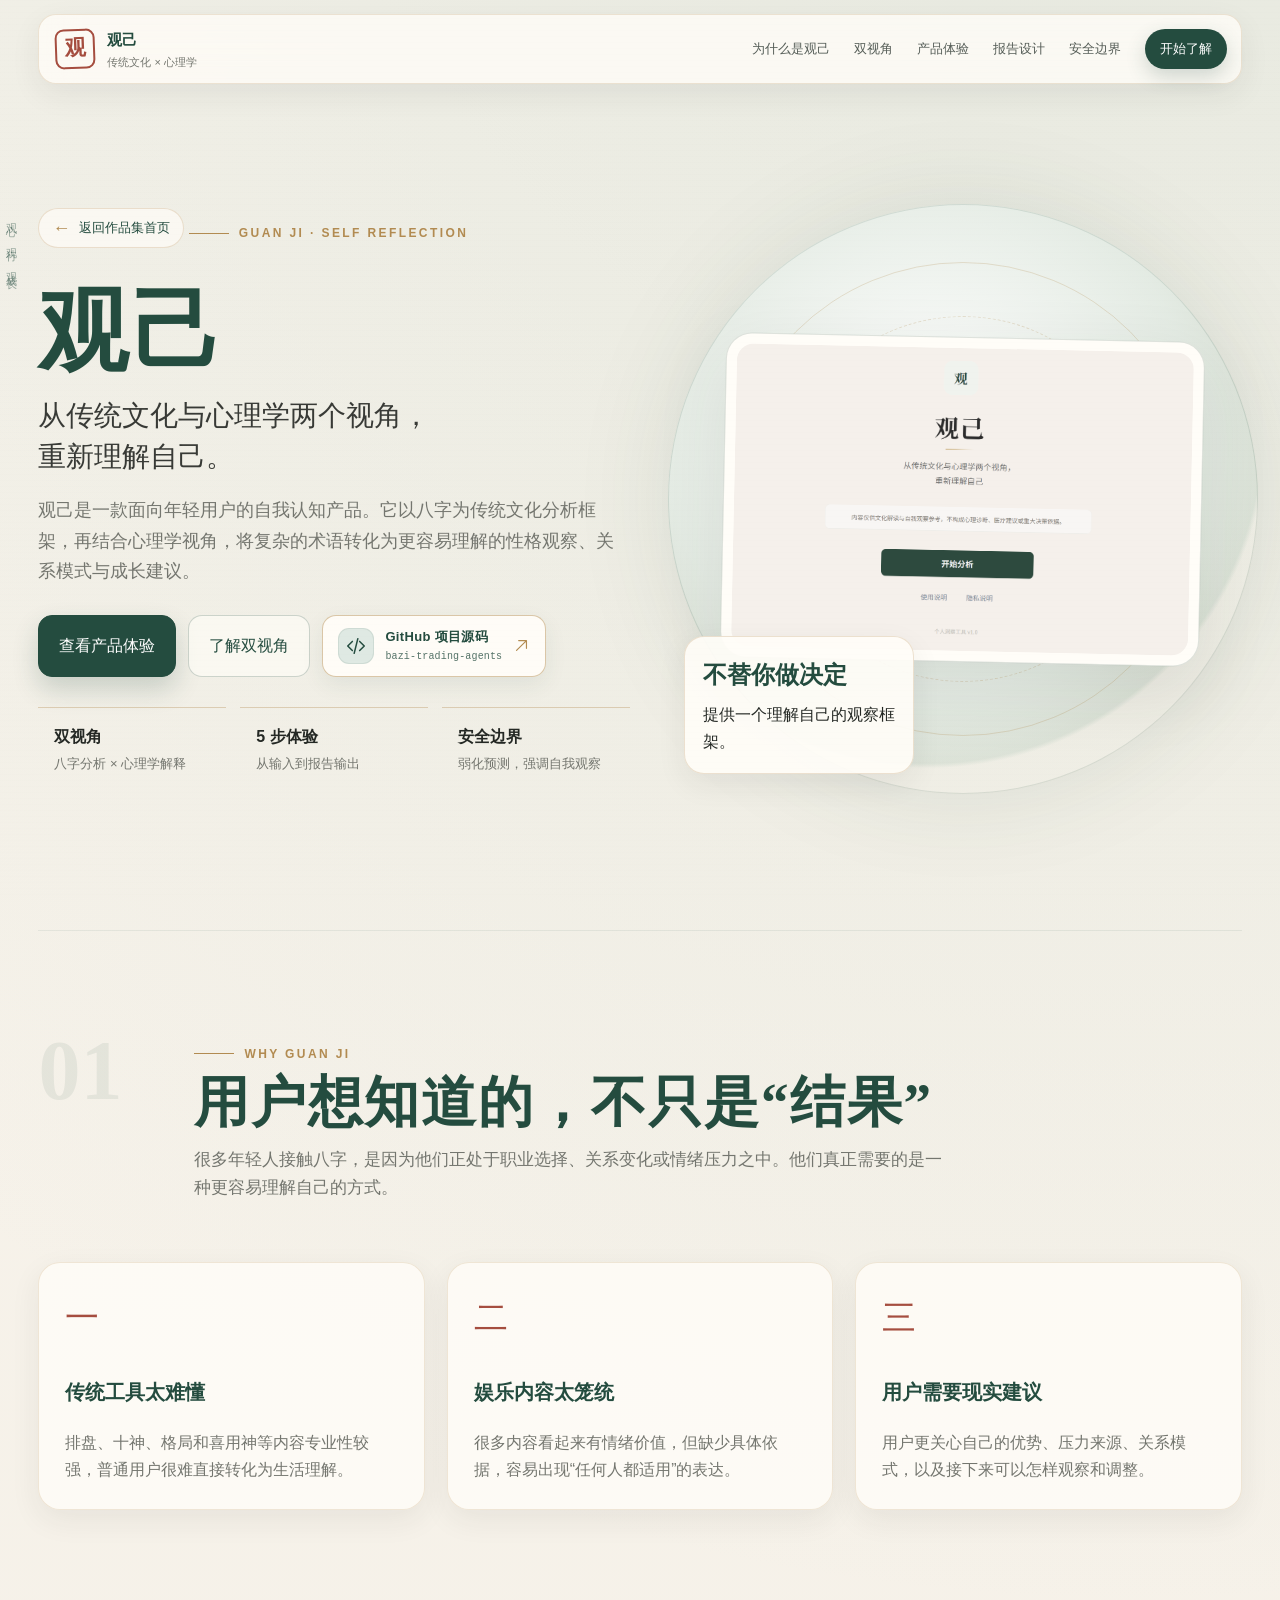
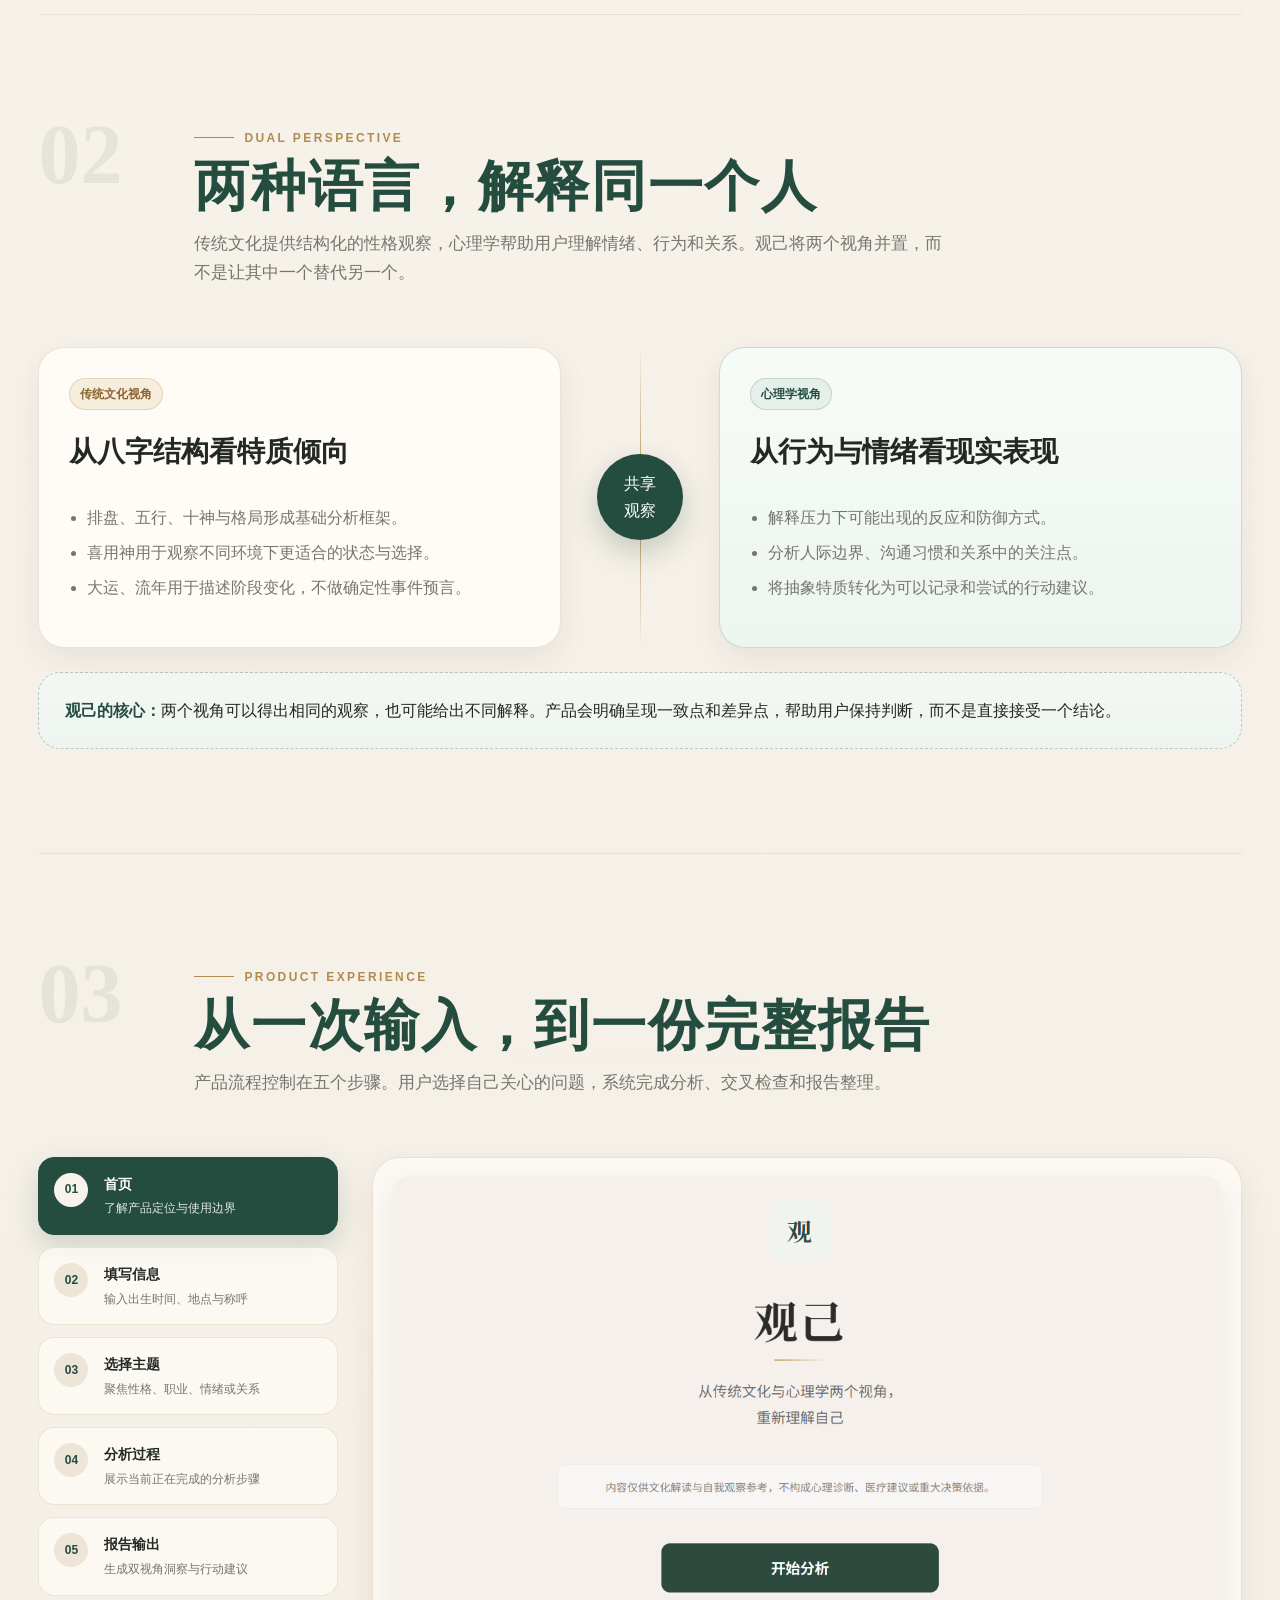
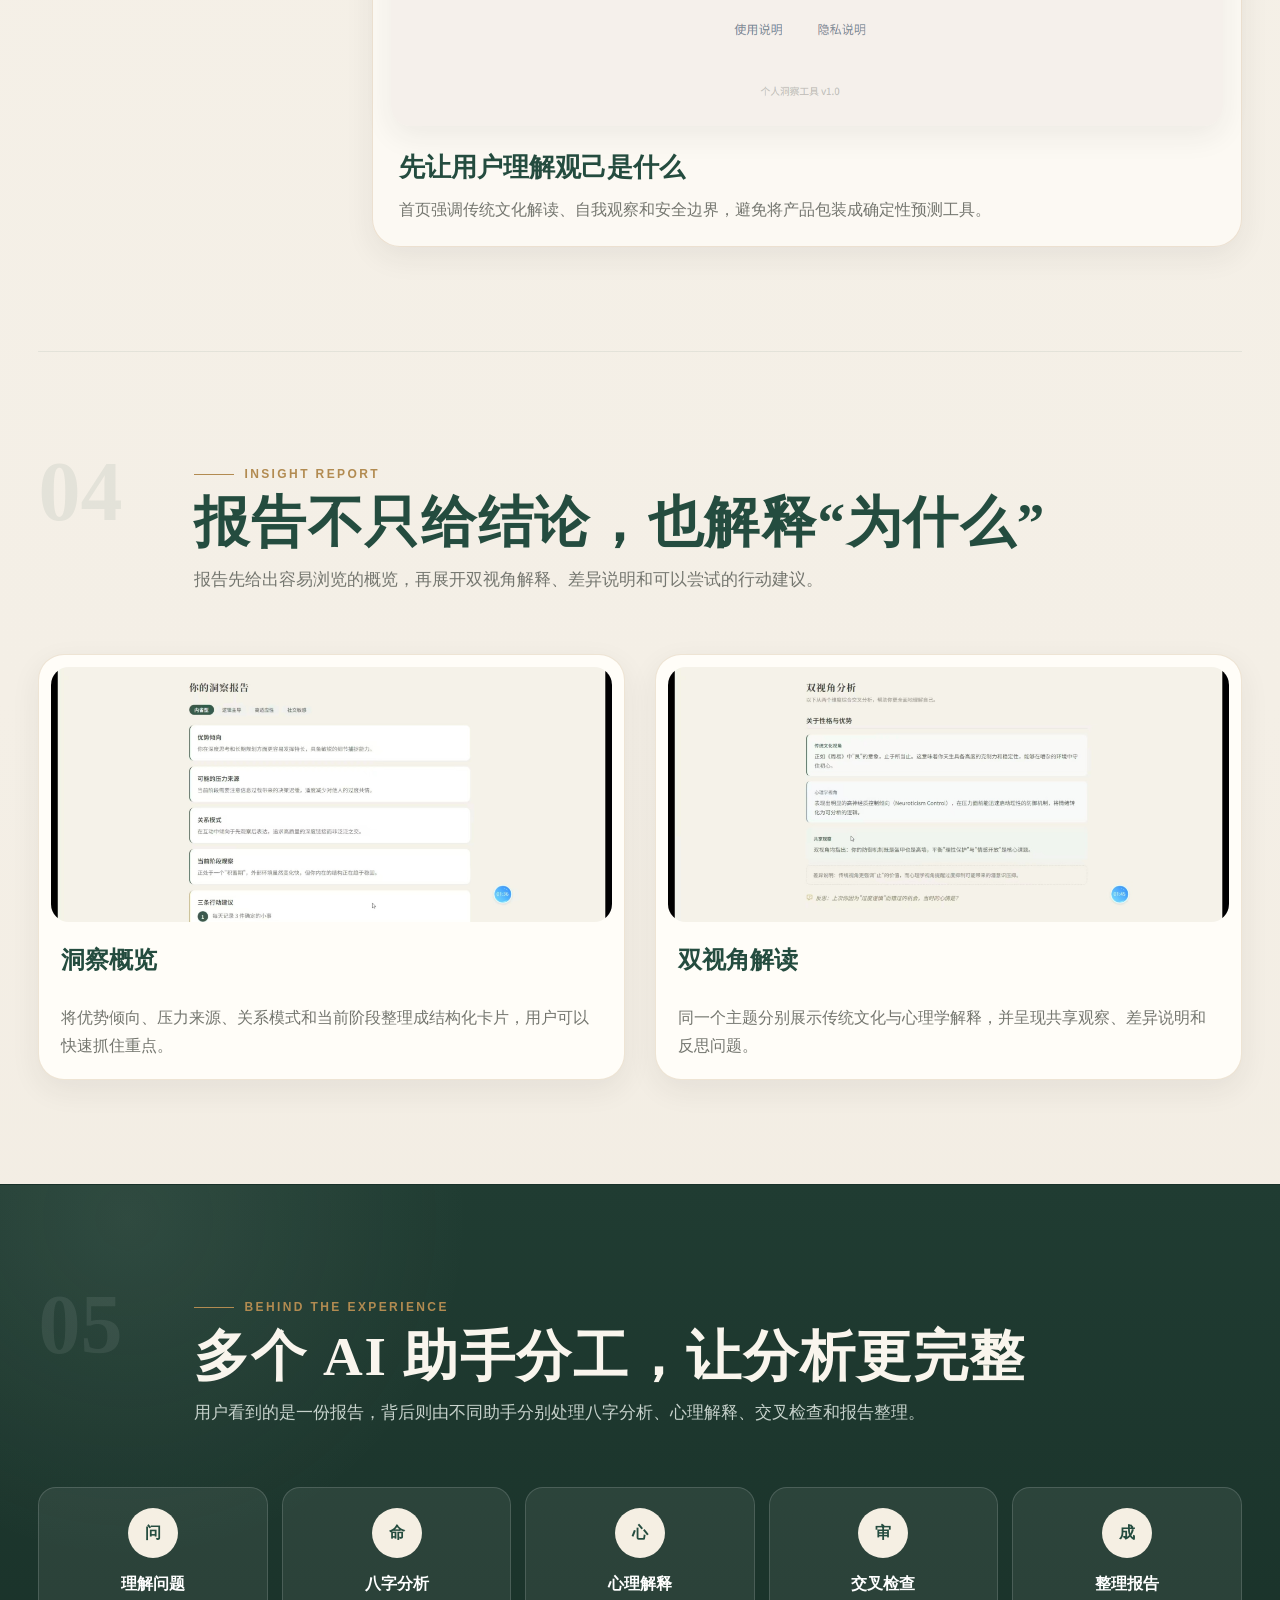
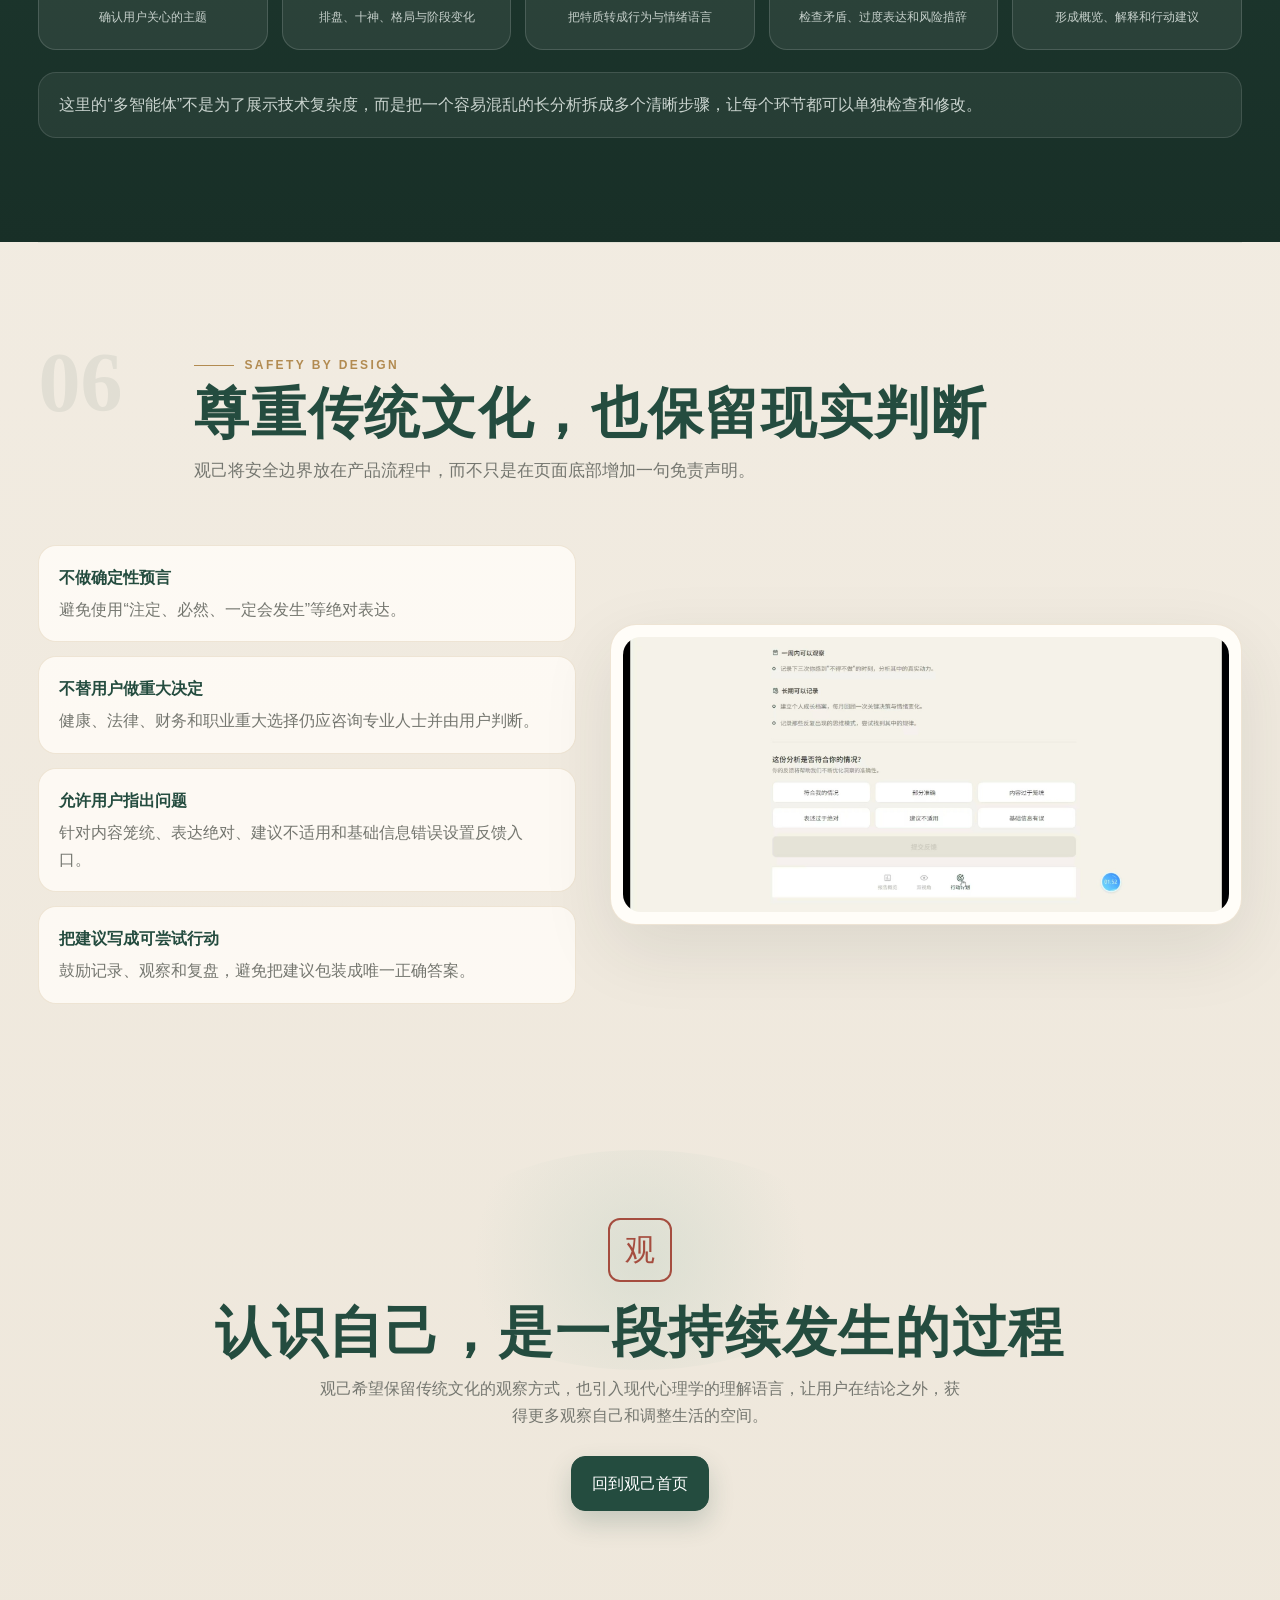
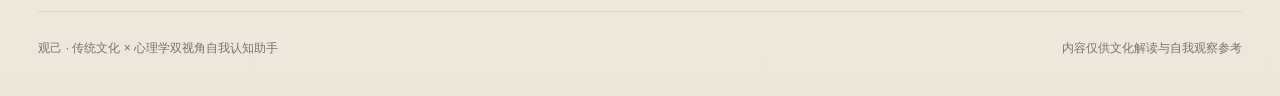
==== commit ce3ebb97: "Add files via upload" ====
--- a/guiji.html
+++ b/guiji.html
@@ -371,6 +371,150 @@
   opacity:.78;
 }
 
+
+
+/* ==================================================
+   GitHub repository · Banner source-code entry
+   Only the hero action row is affected. No external dependencies.
+================================================== */
+.hero .hero-actions {
+  align-items: stretch;
+}
+
+.hero .hero-actions > .github-project-btn {
+  display: inline-flex;
+  align-items: center;
+  justify-content: flex-start;
+  gap: 11px;
+  min-width: 224px;
+  min-height: 62px;
+  max-width: 100%;
+  padding: 10px 15px;
+  border: 1px solid rgba(178, 139, 81, .48);
+  border-radius: 14px;
+  background: rgba(255, 253, 248, .94);
+  color: var(--jade, #244c3f);
+  box-shadow: 0 8px 22px rgba(36, 76, 63, .08);
+  text-decoration: none;
+  cursor: pointer;
+  -webkit-tap-highlight-color: rgba(36, 76, 63, .10);
+  transition:
+    transform .25s ease,
+    color .25s ease,
+    background-color .25s ease,
+    border-color .25s ease,
+    box-shadow .25s ease;
+}
+
+.github-project-btn .github-project-icon {
+  display: grid;
+  place-items: center;
+  flex: 0 0 36px;
+  width: 36px;
+  height: 36px;
+  border: 1px solid rgba(36, 76, 63, .09);
+  border-radius: 11px;
+  background: var(--jade-soft, #dfe9e3);
+  color: var(--jade, #244c3f);
+  transition: color .25s ease, background-color .25s ease;
+}
+
+.github-project-btn .github-project-icon svg,
+.github-project-btn .github-project-arrow {
+  display: block;
+}
+
+.github-project-btn .github-project-label {
+  display: flex;
+  flex-direction: column;
+  min-width: 0;
+  gap: 3px;
+  text-align: left;
+  line-height: 1.4;
+}
+
+.github-project-btn .github-project-title {
+  font-size: 13px;
+  font-weight: 600;
+  letter-spacing: .025em;
+}
+
+.github-project-btn .github-project-name {
+  font-family: ui-monospace, "SFMono-Regular", Consolas, "Liberation Mono", monospace;
+  font-size: 10px;
+  font-weight: 400;
+  letter-spacing: .015em;
+  color: inherit;
+  opacity: .78;
+  overflow-wrap: anywhere;
+}
+
+.github-project-btn .github-project-arrow {
+  flex: 0 0 17px;
+  margin-left: auto;
+  color: var(--gold, #b28b51);
+  transition: transform .25s ease, color .25s ease;
+}
+
+@media (hover: hover) and (pointer: fine) {
+  .hero .hero-actions > .github-project-btn:hover {
+    transform: translateY(-3px);
+    background: var(--jade, #244c3f);
+    border-color: var(--gold, #b28b51);
+    color: #fffdf8;
+    box-shadow: 0 13px 28px rgba(36, 76, 63, .18);
+  }
+
+  .github-project-btn:hover .github-project-icon {
+    background: var(--gold-soft, #dfceb2);
+    color: var(--jade, #244c3f);
+  }
+
+  .github-project-btn:hover .github-project-arrow {
+    color: var(--gold-soft, #dfceb2);
+    transform: translate(2px, -2px);
+  }
+}
+
+.hero .hero-actions > .github-project-btn:focus-visible {
+  outline: 3px solid var(--gold, #b28b51);
+  outline-offset: 4px;
+}
+
+.hero .hero-actions > .github-project-btn:active {
+  transform: translateY(0);
+  background: var(--jade-soft, #dfe9e3);
+  color: var(--jade, #244c3f);
+  box-shadow: 0 3px 10px rgba(36, 76, 63, .08);
+}
+
+@media (max-width: 600px) {
+  .hero .hero-actions > .github-project-btn {
+    flex: 1 1 100%;
+    width: 100%;
+    min-width: 0;
+    min-height: 62px;
+    padding: 11px 16px;
+  }
+
+  .github-project-btn .github-project-title { font-size: 14px; }
+  .github-project-btn .github-project-name { font-size: 11px; }
+}
+
+@media (prefers-reduced-motion: reduce) {
+  .hero .hero-actions > .github-project-btn,
+  .github-project-btn .github-project-icon,
+  .github-project-btn .github-project-arrow {
+    transition: none;
+  }
+
+  .hero .hero-actions > .github-project-btn:hover,
+  .github-project-btn:hover .github-project-arrow {
+    transform: none;
+  }
+}
+/* End GitHub banner entry */
+
 </style>
 </head>
 <body>
@@ -406,6 +550,34 @@
         <div class="hero-actions">
           <button class="primary" onclick="document.querySelector('#flow').scrollIntoView()">查看产品体验</button>
           <button class="secondary" onclick="document.querySelector('#dual').scrollIntoView()">了解双视角</button>
+          <!-- GitHub 源码入口：使用原生链接，新标签页打开，不影响本页交互。 -->
+          <a
+            id="guiji-github-link"
+            class="github-project-btn"
+            href="https://github.com/Mengyaolv/bazi-trading-agents"
+            target="_blank"
+            rel="noopener noreferrer"
+            aria-label="查看观己项目 GitHub 源码（在新标签页打开）"
+            title="查看项目源码：Mengyaolv/bazi-trading-agents"
+          >
+            <span class="github-project-icon" aria-hidden="true">
+              <svg viewBox="0 0 24 24" width="22" height="22" fill="none"
+                   stroke="currentColor" stroke-width="1.65"
+                   stroke-linecap="round" stroke-linejoin="round" focusable="false">
+                <path d="m8 7-5 5 5 5M16 7l5 5-5 5M14 4l-4 16"/>
+              </svg>
+            </span>
+            <span class="github-project-label">
+              <span class="github-project-title">GitHub 项目源码</span>
+              <span class="github-project-name">bazi-trading-agents</span>
+            </span>
+            <svg class="github-project-arrow" viewBox="0 0 24 24"
+                 width="17" height="17" fill="none" stroke="currentColor"
+                 stroke-width="1.65" stroke-linecap="round" stroke-linejoin="round"
+                 aria-hidden="true" focusable="false">
+              <path d="M8 5h11v11M19 5 5 19"/>
+            </svg>
+          </a>
         </div>
         <div class="hero-meta">
           <div class="meta-item"><b>双视角</b>八字分析 × 心理学解释</div>
